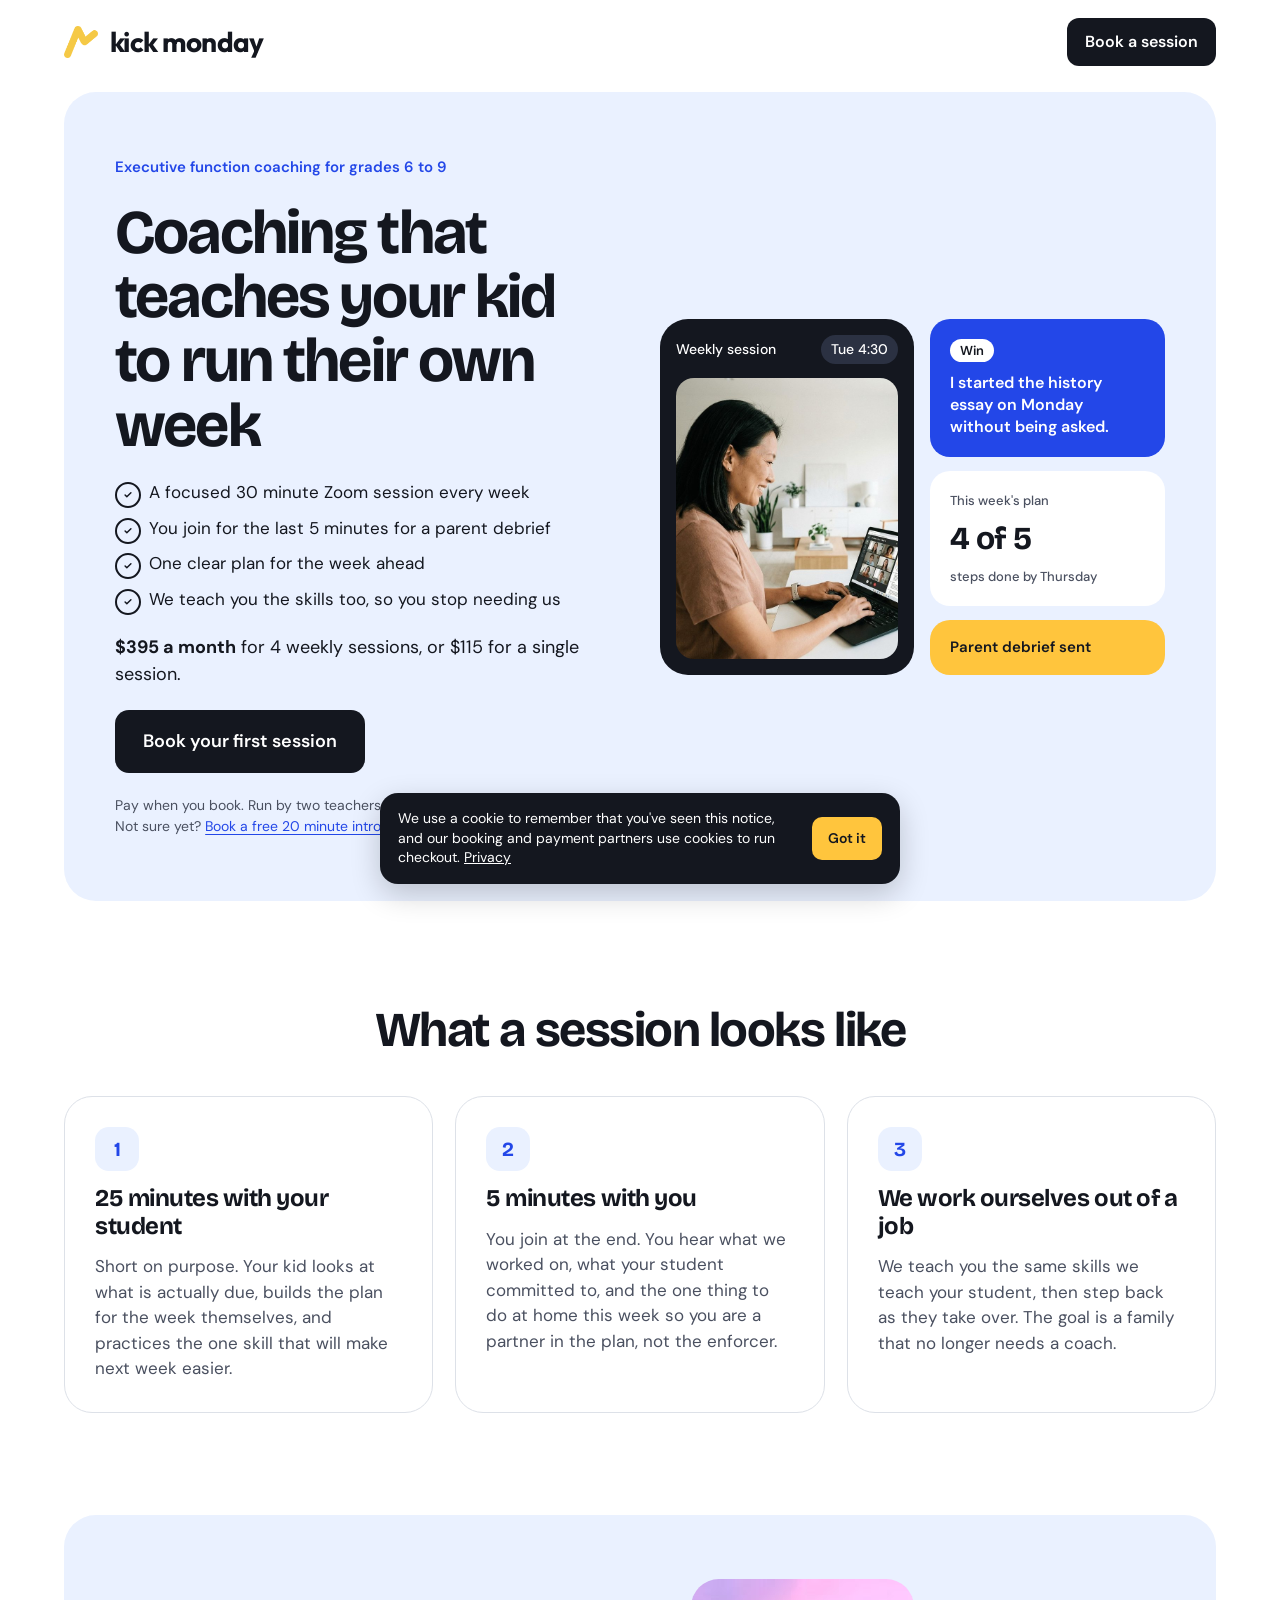
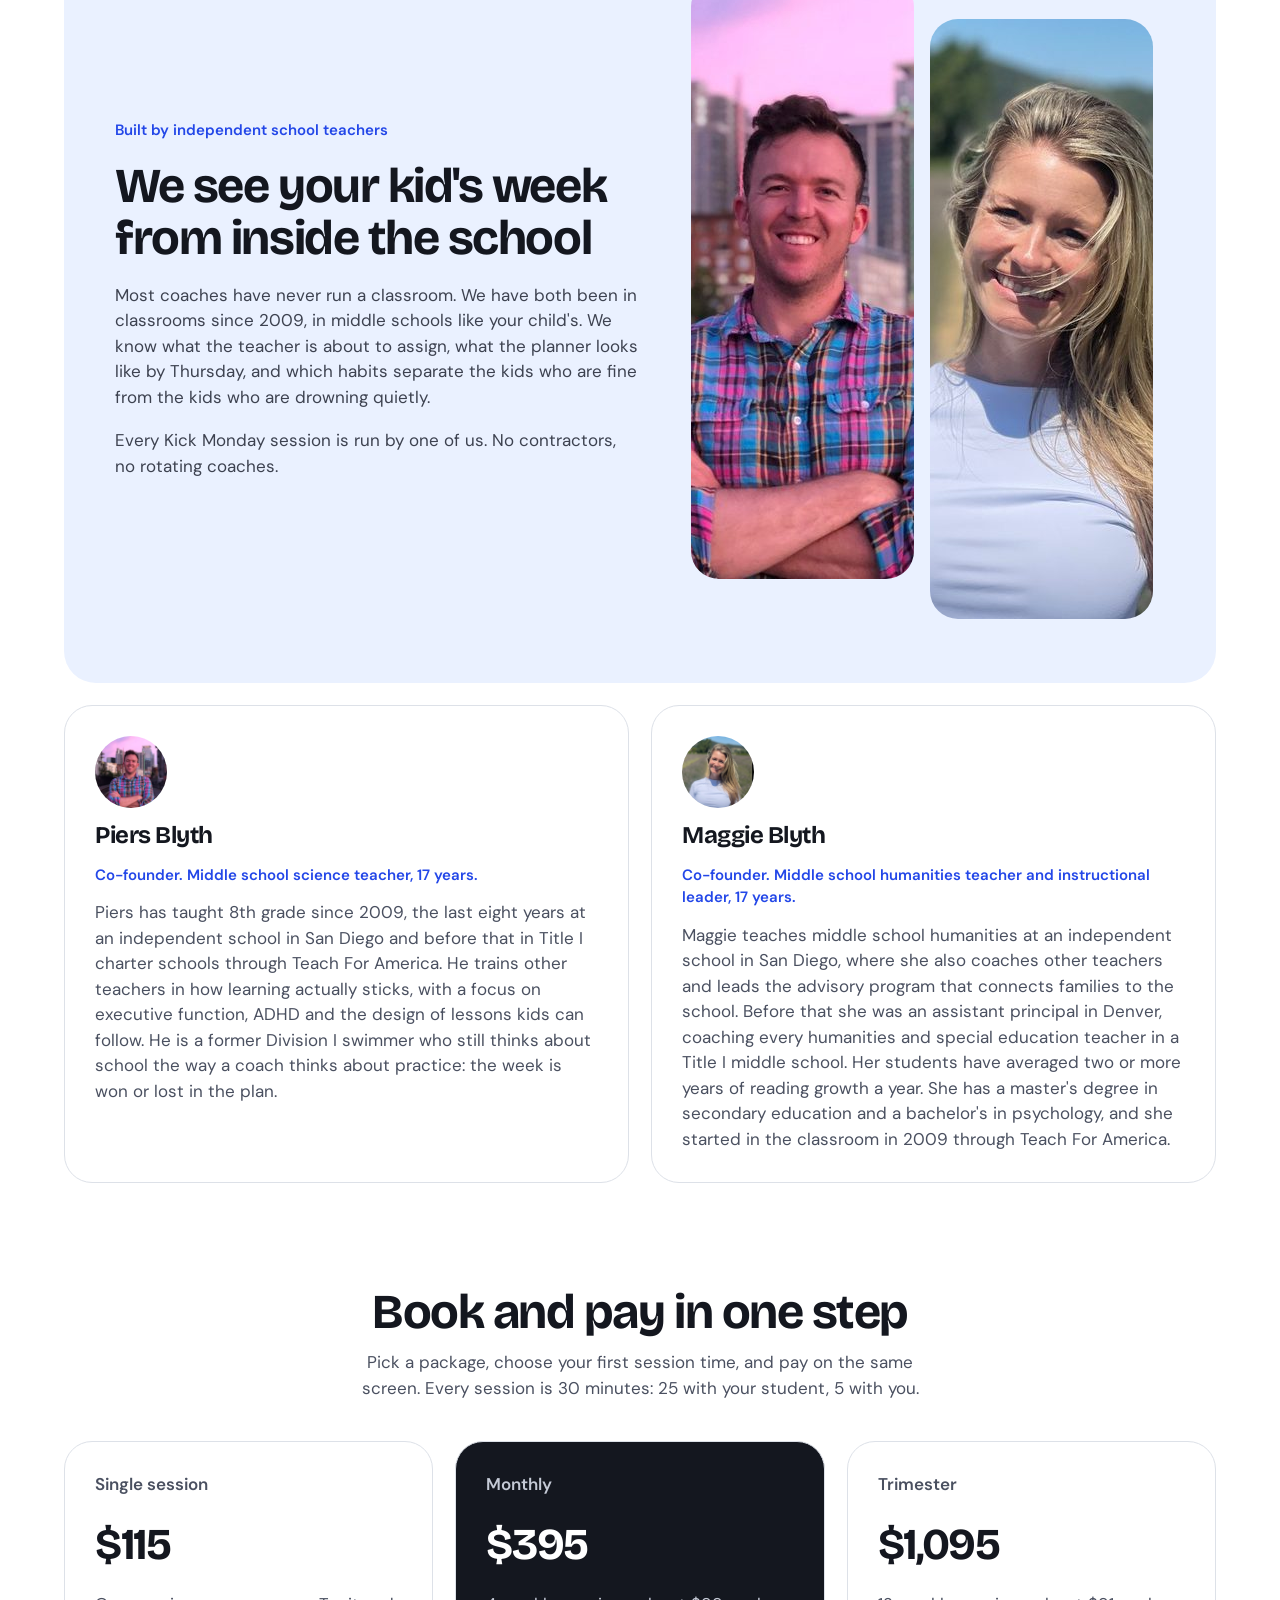
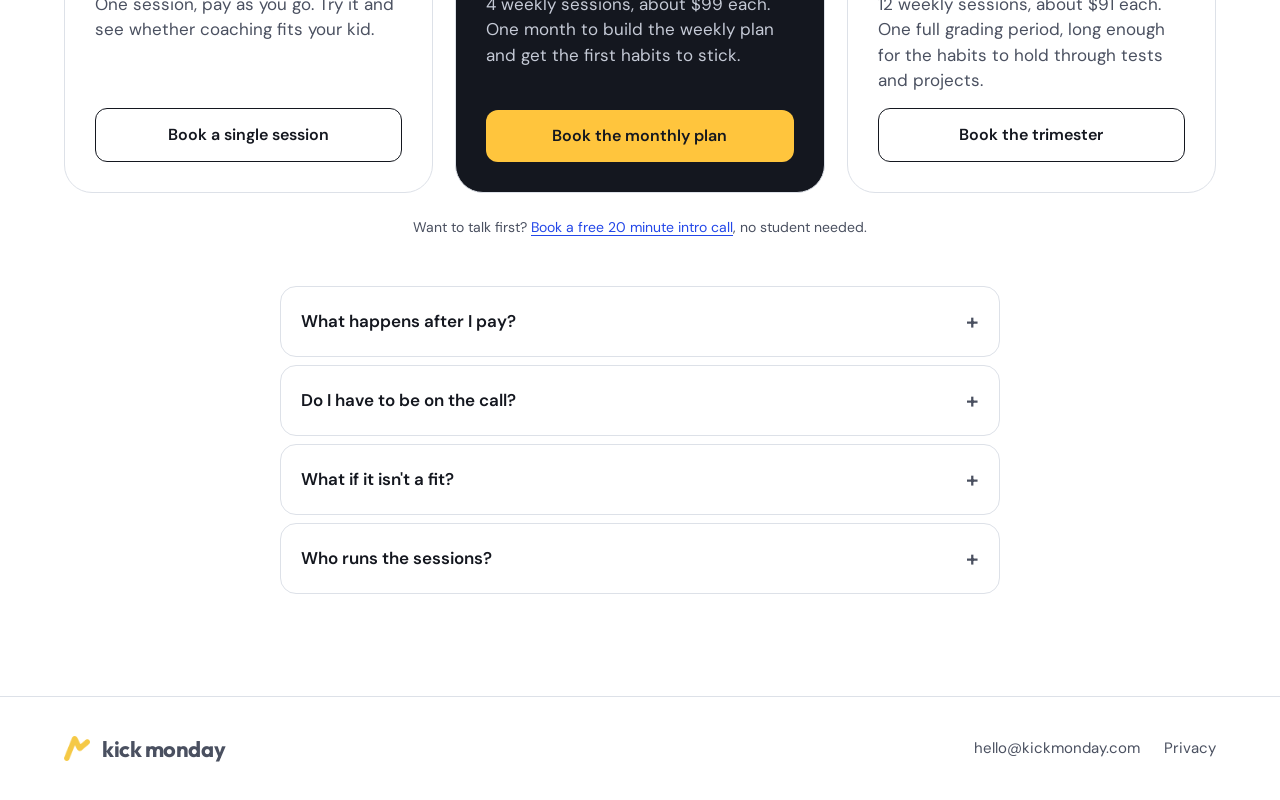
==== index.html @ 4dc91f0a "Add files via upload" ====
<!doctype html>
<html lang="en">
<head>
<meta charset="utf-8">
<meta name="viewport" content="width=device-width, initial-scale=1">
<title>Kick Monday | Executive function coaching for grades 6 to 9</title>
<meta name="description" content="A 30 minute weekly Zoom session that teaches your middle schooler to plan and run their own week, with a 5 minute parent debrief at the end. Run by two independent school teachers.">
<link rel="icon" type="image/png" href="/assets/favicon.png">
<meta property="og:title" content="Kick Monday">
<meta property="og:description" content="Executive function coaching for grades 6 to 9, run by two independent school teachers.">
<meta property="og:image" content="https://kickmonday.com/assets/session.jpg">
<link rel="preconnect" href="https://fonts.googleapis.com">
<link rel="preconnect" href="https://fonts.gstatic.com" crossorigin>
<link rel="stylesheet" href="https://fonts.googleapis.com/css2?family=Bricolage+Grotesque:opsz,wght@12..96,700&family=Outfit:wght@700&family=DM+Sans:opsz,wght@9..40,400;9..40,500;9..40,600&display=swap">
<link rel="stylesheet" href="/styles.css">
</head>
<body>

<header class="nav">
  <a class="brand" href="#top" aria-label="Kick Monday home">
    <img src="/assets/mark.png" alt="" width="34" height="32">
    <span>kick monday</span>
  </a>
  <a class="btn btn-dark btn-sm" href="#book">Book a session</a>
</header>

<main>

<section id="top" class="wrap">
  <div class="hero">
    <div class="hero-copy">
      <p class="eyebrow">Executive function coaching for grades 6 to 9</p>
      <h1>Coaching that teaches your kid to run their own week</h1>
      <ul class="checks">
        <li>A focused 30 minute Zoom session every week</li>
        <li>You join for the last 5 minutes for a parent debrief</li>
        <li>One clear plan for the week ahead</li>
        <li>We teach you the skills too, so you stop needing us</li>
      </ul>
      <p class="price-line"><strong>$395 a month</strong> for 4 weekly sessions, or $115 for a single session.</p>
      <a class="btn btn-dark btn-lg" href="#book">Book your first session</a>
      <p class="fine">Pay when you book. Run by two teachers with 17 years in classrooms each.<br>Not sure yet? <a class="link" data-book="intro" href="#">Book a free 20 minute intro call</a>.</p>
    </div>
    <div class="hero-art">
      <div class="phone">
        <div class="phone-top"><span>Weekly session</span><span class="pill">Tue 4:30</span></div>
        <img src="/assets/session.jpg" alt="A parent on a video call at a laptop" width="640" height="800">
      </div>
      <div class="cards">
        <div class="card-win"><span class="tag">Win</span>I started the history essay on Monday without being asked.</div>
        <div class="card-plan"><span class="small">This week's plan</span><span class="num">4 of 5</span><span class="small">steps done by Thursday</span></div>
        <div class="card-debrief">Parent debrief sent</div>
      </div>
    </div>
  </div>
</section>

<section class="wrap section">
  <h2 class="center">What a session looks like</h2>
  <div class="grid3">
    <div class="card">
      <span class="step">1</span>
      <h3>25 minutes with your student</h3>
      <p>Short on purpose. Your kid looks at what is actually due, builds the plan for the week themselves, and practices the one skill that will make next week easier.</p>
    </div>
    <div class="card">
      <span class="step">2</span>
      <h3>5 minutes with you</h3>
      <p>You join at the end. You hear what we worked on, what your student committed to, and the one thing to do at home this week so you are a partner in the plan, not the enforcer.</p>
    </div>
    <div class="card">
      <span class="step">3</span>
      <h3>We work ourselves out of a job</h3>
      <p>We teach you the same skills we teach your student, then step back as they take over. The goal is a family that no longer needs a coach.</p>
    </div>
  </div>
</section>

<section class="wrap section" id="who">
  <div class="panel panel-blue">
    <div class="panel-copy">
      <p class="eyebrow">Built by independent school teachers</p>
      <h2>We see your kid's week from inside the school</h2>
      <p>Most coaches have never run a classroom. We have both been in classrooms since 2009, in middle schools like your child's. We know what the teacher is about to assign, what the planner looks like by Thursday, and which habits separate the kids who are fine from the kids who are drowning quietly.</p>
      <p>Every Kick Monday session is run by one of us. No contractors, no rotating coaches.</p>
    </div>
    <div class="panel-photos">
      <img src="/assets/piers.jpg" alt="Piers Blyth" width="600" height="600">
      <img src="/assets/maggie.jpg" alt="Maggie Blyth" width="600" height="600" class="offset">
    </div>
  </div>
  <div class="grid2">
    <div class="card bio">
      <img src="/assets/piers.jpg" alt="" width="72" height="72">
      <h3>Piers Blyth</h3>
      <p class="role">Co-founder. Middle school science teacher, 17 years.</p>
      <p>Piers has taught 8th grade since 2009, the last eight years at an independent school in San Diego and before that in Title I charter schools through Teach For America. He trains other teachers in how learning actually sticks, with a focus on executive function, ADHD and the design of lessons kids can follow. He is a former Division I swimmer who still thinks about school the way a coach thinks about practice: the week is won or lost in the plan.</p>
    </div>
    <div class="card bio">
      <img src="/assets/maggie.jpg" alt="" width="72" height="72">
      <h3>Maggie Blyth</h3>
      <p class="role">Co-founder. Middle school humanities teacher and instructional leader, 17 years.</p>
      <p>Maggie teaches middle school humanities at an independent school in San Diego, where she also coaches other teachers and leads the advisory program that connects families to the school. Before that she was an assistant principal in Denver, coaching every humanities and special education teacher in a Title I middle school. Her students have averaged two or more years of reading growth a year. She has a master's degree in secondary education and a bachelor's in psychology, and she started in the classroom in 2009 through Teach For America.</p>
    </div>
  </div>
</section>

<section class="wrap section" id="book">
  <div class="center">
    <h2>Book and pay in one step</h2>
    <p class="sub">Pick a package, choose your first session time, and pay on the same screen. Every session is 30 minutes: 25 with your student, 5 with you.</p>
  </div>
  <div class="grid3 packages">
    <div class="card pkg">
      <span class="pkg-name">Single session</span>
      <span class="pkg-price">$115</span>
      <p>One session, pay as you go. Try it and see whether coaching fits your kid.</p>
      <a class="btn btn-outline" data-book="single" href="#">Book a single session</a>
    </div>
    <div class="card pkg pkg-dark">
      <span class="pkg-name">Monthly</span>
      <span class="pkg-price">$395</span>
      <p>4 weekly sessions, about $99 each. One month to build the weekly plan and get the first habits to stick.</p>
      <a class="btn btn-yellow" data-book="monthly" href="#">Book the monthly plan</a>
    </div>
    <div class="card pkg">
      <span class="pkg-name">Trimester</span>
      <span class="pkg-price">$1,095</span>
      <p>12 weekly sessions, about $91 each. One full grading period, long enough for the habits to hold through tests and projects.</p>
      <a class="btn btn-outline" data-book="trimester" href="#">Book the trimester</a>
    </div>
  </div>
  <p class="center fine" style="margin-top:24px">Want to talk first? <a class="link" data-book="intro" href="#">Book a free 20 minute intro call</a>, no student needed.</p>
  <div class="faq">
    <details><summary>What happens after I pay?</summary><p>You get a calendar invite with the Zoom link right away. Before the first session we send a short form so we know your student's school, grade and what the week looks like at your house.</p></details>
    <details><summary>Do I have to be on the call?</summary><p>Only for the last 5 minutes. Your student has the first 25 minutes with the coach. We send you a reminder a few minutes before the debrief.</p></details>
    <details><summary>What if it isn't a fit?</summary><p>Tell us after the first session and we refund the unused sessions in full.</p></details>
    <details><summary>Who runs the sessions?</summary><p>Piers or Maggie, every time. Your student works with the same coach each week.</p></details>
  </div>
</section>

</main>

<footer class="foot">
  <div class="wrap foot-in">
    <span class="brand"><img src="/assets/mark.png" alt="" width="26" height="24"><span>kick monday</span></span>
    <nav>
      <a href="mailto:hello@kickmonday.com">hello@kickmonday.com</a>
      <a href="/privacy.html">Privacy</a>
    </nav>
  </div>
</footer>

<div class="cookie" id="cookie" hidden>
  <p>We use a cookie to remember that you've seen this notice, and our booking and payment partners use cookies to run checkout. <a href="/privacy.html">Privacy</a></p>
  <button type="button" id="cookie-ok">Got it</button>
</div>

<script src="/config.js"></script>
<script>
  // Wire package buttons to the booking URLs in config.js
  document.querySelectorAll('[data-book]').forEach(function (a) {
    var url = window.KM_BOOKING && window.KM_BOOKING[a.dataset.book];
    if (url) { a.href = url; a.target = '_blank'; a.rel = 'noopener'; }
  });
  // Cookie notice
  try {
    var c = document.getElementById('cookie');
    if (!localStorage.getItem('km-cookie-ok')) c.hidden = false;
    document.getElementById('cookie-ok').onclick = function () {
      try { localStorage.setItem('km-cookie-ok', '1'); } catch (e) {}
      c.hidden = true;
    };
  } catch (e) {}
</script>
</body>
</html>
---- styles.css ----
:root{
  --ink:#14171F; --ink2:#3D4250; --muted:#4A5060; --line:#DDE1E8;
  --blue:#2347E8; --blue-bg:#EAF1FF; --yellow:#FFC53D; --dark2:#2B3142; --light:#C5CAD6;
  --display:'Bricolage Grotesque',system-ui,sans-serif; --body:'DM Sans',system-ui,sans-serif;
}
*{box-sizing:border-box}
html{scroll-behavior:smooth}
body{margin:0;background:#fff;color:var(--ink);font-family:var(--body);font-size:17px;line-height:1.5}
img{display:block;max-width:100%}
a{color:inherit;text-decoration:none}
h1,h2,h3{font-family:var(--display);font-weight:700;letter-spacing:-.03em;margin:0}
h1{font-size:clamp(36px,5vw,62px);line-height:1.04}
h2{font-size:clamp(30px,3.8vw,50px);line-height:1.08}
h3{font-size:24px;line-height:1.15;letter-spacing:-.02em}
p{margin:0}
.wrap{max-width:1280px;margin:0 auto;padding-left:clamp(16px,5vw,80px);padding-right:clamp(16px,5vw,80px)}
.section{padding-top:clamp(56px,8vw,104px)}
.center{text-align:center}
.sub{color:var(--muted);max-width:560px;margin:12px auto 0}
.eyebrow{font-size:15px;font-weight:600;color:var(--blue)}
.fine{font-size:14px;color:var(--muted)}
.link{color:var(--blue);text-decoration:underline;text-underline-offset:3px}

/* buttons */
.btn{display:inline-block;border-radius:12px;font-weight:600;font-size:16px;padding:14px 20px;text-align:center;transition:transform .08s}
.btn:active{transform:scale(.98)}
.btn-sm{padding:12px 18px;white-space:nowrap}
.btn-lg{padding:18px 28px;font-size:18px;border-radius:14px}
.btn-dark{background:var(--ink);color:#fff}
.btn-outline{border:1px solid var(--ink);color:var(--ink)}
.btn-yellow{background:var(--yellow);color:var(--ink)}

/* nav */
.nav{max-width:1280px;margin:0 auto;padding:18px clamp(16px,5vw,80px);display:flex;align-items:center;justify-content:space-between;gap:16px}
.brand{display:flex;align-items:center;gap:12px;font-family:'Outfit',sans-serif;font-weight:700;font-size:28px;letter-spacing:-.02em;line-height:1}
.brand img{width:34px;height:auto}

/* hero */
.hero{background:var(--blue-bg);border-radius:32px;padding:clamp(28px,5vw,72px) clamp(20px,4vw,56px);display:flex;flex-wrap:wrap;align-items:center;gap:40px;margin-top:8px}
.hero-copy{flex:1 1 300px;min-width:0;display:flex;flex-direction:column;gap:22px;align-items:flex-start}
.checks{list-style:none;margin:0;padding:0;display:flex;flex-direction:column;gap:10px}
.checks li{position:relative;padding-left:34px}
.checks li::before{content:"";position:absolute;left:0;top:2px;width:22px;height:22px;border-radius:50%;border:2px solid var(--ink);background:url("data:image/svg+xml,%3Csvg xmlns='http://www.w3.org/2000/svg' viewBox='0 0 24 24' fill='none' stroke='%2314171F' stroke-width='2.5' stroke-linecap='round' stroke-linejoin='round'%3E%3Cpath d='m7 12 3 3 7-7'/%3E%3C/svg%3E") center/14px no-repeat}
.price-line{font-size:18px}
.hero-art{flex:1 1 300px;min-width:0;display:flex;flex-wrap:wrap;gap:16px;align-items:stretch}
.phone{flex:1 1 200px;min-width:0;background:var(--ink);border-radius:28px;padding:16px;display:flex;flex-direction:column;gap:14px}
.phone-top{display:flex;justify-content:space-between;align-items:center;color:#fff;font-size:14px;font-weight:500}
.pill{background:var(--dark2);border-radius:999px;padding:4px 10px}
.phone img{width:100%;min-height:260px;flex:1;object-fit:cover;border-radius:18px}
.cards{flex:1 1 180px;min-width:0;display:flex;flex-direction:column;gap:14px;justify-content:center}
.card-win{background:var(--blue);color:#fff;border-radius:20px;padding:20px;font-weight:600;font-size:16px;line-height:1.35;display:flex;flex-direction:column;gap:10px}
.tag{align-self:flex-start;background:#fff;color:var(--ink);border-radius:999px;padding:3px 10px;font-size:13px}
.card-plan{background:#fff;border-radius:20px;padding:20px;display:flex;flex-direction:column;gap:4px}
.card-plan .small{font-size:13px;color:var(--muted);font-weight:500}
.card-plan .num{font-family:var(--display);font-weight:700;font-size:32px;letter-spacing:-.02em}
.card-debrief{background:var(--yellow);border-radius:20px;padding:16px 20px;font-weight:600;font-size:15px}

/* grids and cards */
.grid3{display:grid;grid-template-columns:repeat(auto-fit,minmax(260px,1fr));gap:22px;margin-top:40px}
.grid2{display:grid;grid-template-columns:repeat(auto-fit,minmax(300px,1fr));gap:22px;margin-top:22px}
.card{border:1px solid var(--line);border-radius:28px;padding:30px;display:flex;flex-direction:column;gap:14px}
.card p{color:var(--muted)}
.step{width:44px;height:44px;border-radius:14px;background:var(--blue-bg);color:var(--blue);display:flex;align-items:center;justify-content:center;font-family:var(--display);font-weight:700;font-size:20px}
.bio img{width:72px;height:72px;border-radius:50%;object-fit:cover}
.bio .role{font-size:15px;font-weight:600;color:var(--blue)}

/* who panel */
.panel{border-radius:32px;padding:clamp(28px,5vw,64px) clamp(20px,4vw,56px);display:flex;flex-wrap:wrap;gap:40px;align-items:center}
.panel-blue{background:var(--blue-bg)}
.panel-copy{flex:1 1 320px;min-width:0;display:flex;flex-direction:column;gap:18px}
.panel-copy p:not(.eyebrow){color:var(--ink2);max-width:560px}
.panel-photos{flex:1 1 280px;min-width:0;display:flex;gap:16px;justify-content:center}
.panel-photos img{width:46%;max-width:240px;aspect-ratio:1;object-fit:cover;border-radius:28px}
.panel-photos .offset{margin-top:40px}

/* packages */
.packages{margin-top:40px}
.pkg-name{font-weight:600;color:var(--muted)}
.pkg-price{font-family:var(--display);font-weight:700;font-size:44px;letter-spacing:-.03em}
.pkg .btn{margin-top:auto}
.pkg-dark{background:var(--ink);color:#fff}
.pkg-dark .pkg-name,.pkg-dark p{color:var(--light)}

/* faq */
.faq{max-width:720px;margin:48px auto 0;display:flex;flex-direction:column;gap:8px}
.faq details{border:1px solid var(--line);border-radius:16px;padding:4px 20px}
.faq summary{cursor:pointer;font-weight:600;padding:14px 0;list-style:none;display:flex;justify-content:space-between;align-items:center}
.faq summary::-webkit-details-marker{display:none}
.faq summary::after{content:"+";font-size:22px;color:var(--muted)}
.faq details[open] summary::after{content:"\2013"}
.faq details p{color:var(--muted);padding-bottom:16px}

/* footer */
.foot{border-top:1px solid var(--line);margin-top:clamp(56px,8vw,104px)}
.foot-in{padding-top:28px;padding-bottom:28px;display:flex;flex-wrap:wrap;justify-content:space-between;gap:16px;align-items:center;font-size:15px;color:var(--muted)}
.foot .brand{font-size:22px}
.foot .brand img{width:26px}
.foot nav{display:flex;flex-wrap:wrap;gap:8px 24px}
.foot nav a{padding:12px 0}

/* cookie */
.cookie{position:fixed;left:16px;right:16px;bottom:16px;max-width:520px;margin:0 auto;background:var(--ink);color:#fff;border-radius:18px;padding:16px 18px;display:flex;gap:14px;align-items:center;font-size:14px;line-height:1.4;box-shadow:0 10px 30px rgba(0,0,0,.2);z-index:50}
.cookie a{text-decoration:underline}
.cookie button{flex:none;background:var(--yellow);color:var(--ink);border:0;border-radius:10px;padding:12px 16px;font:inherit;font-weight:600;cursor:pointer}

@media (max-width:560px){
  .brand{font-size:24px}
  .hero{padding:28px 20px}
  .hero-copy .btn-lg{width:100%}
  .card{padding:24px}
  .cookie{flex-direction:column;align-items:stretch}
}
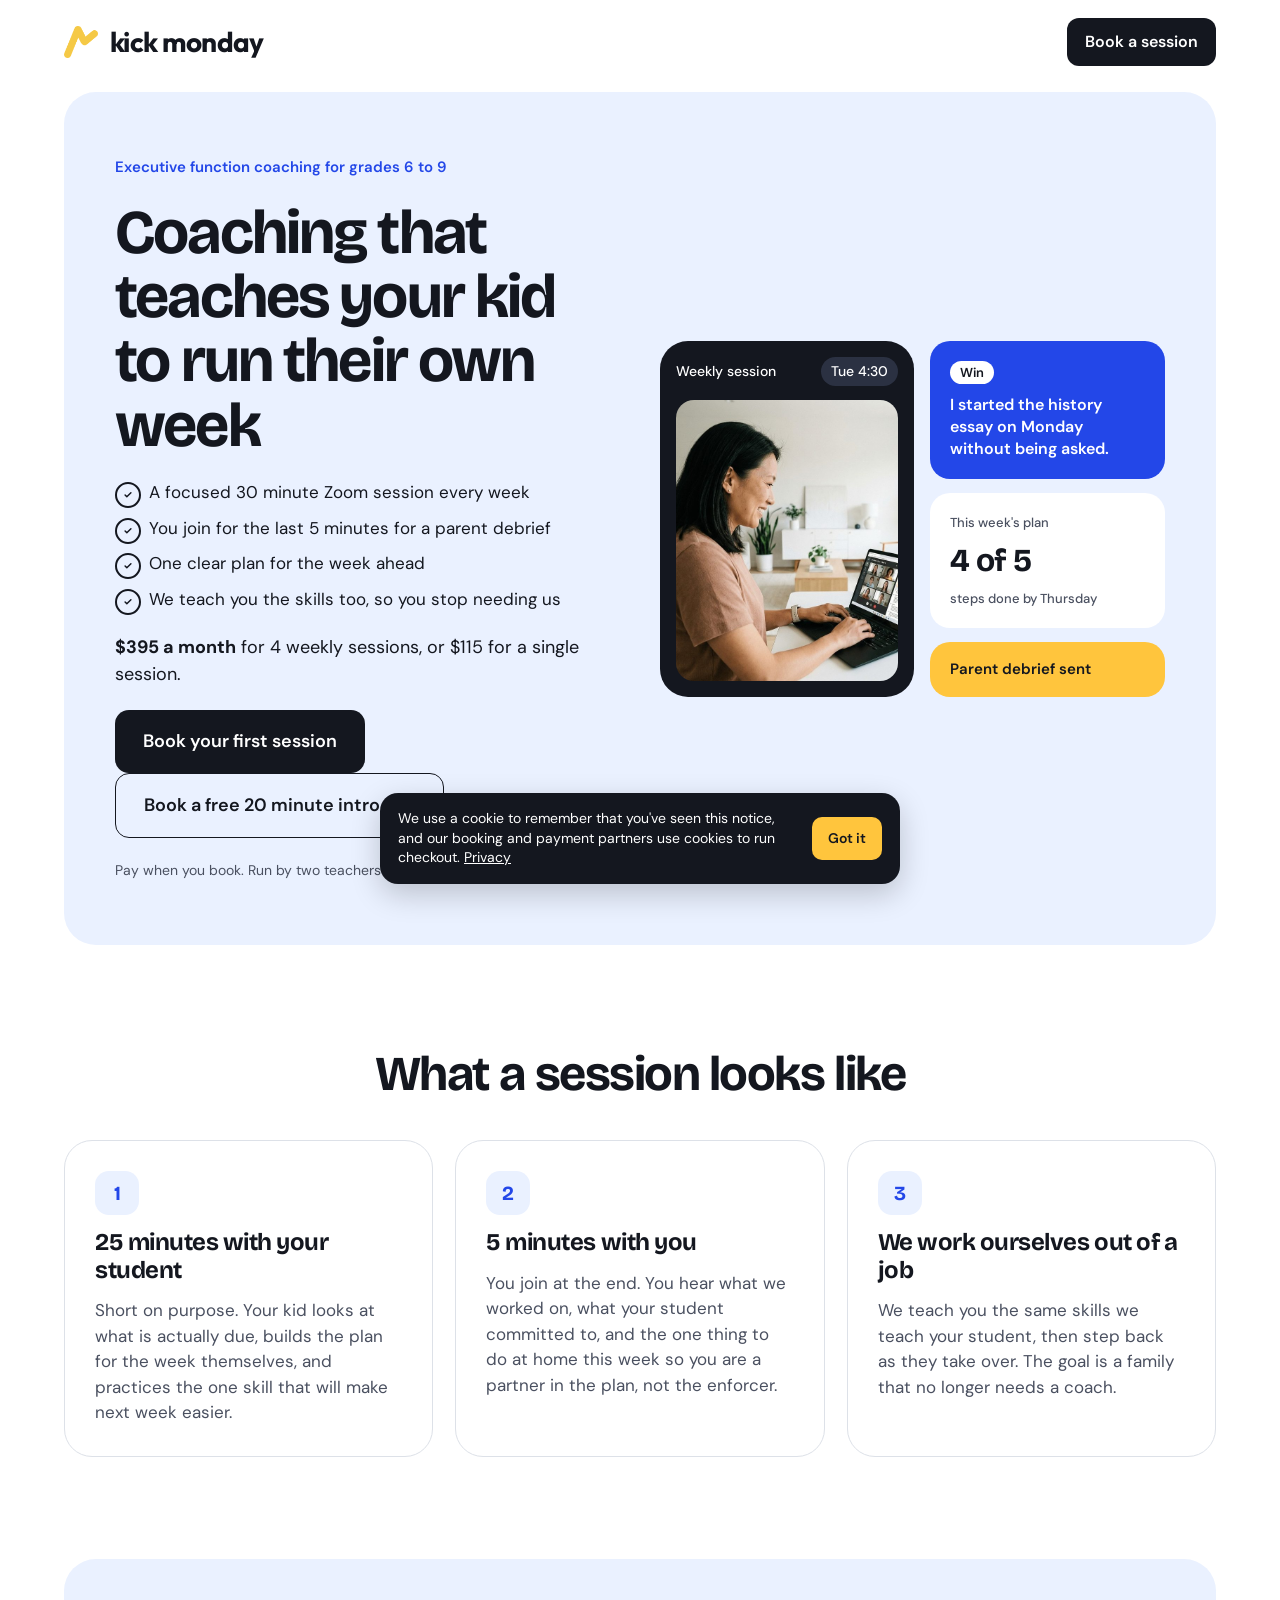
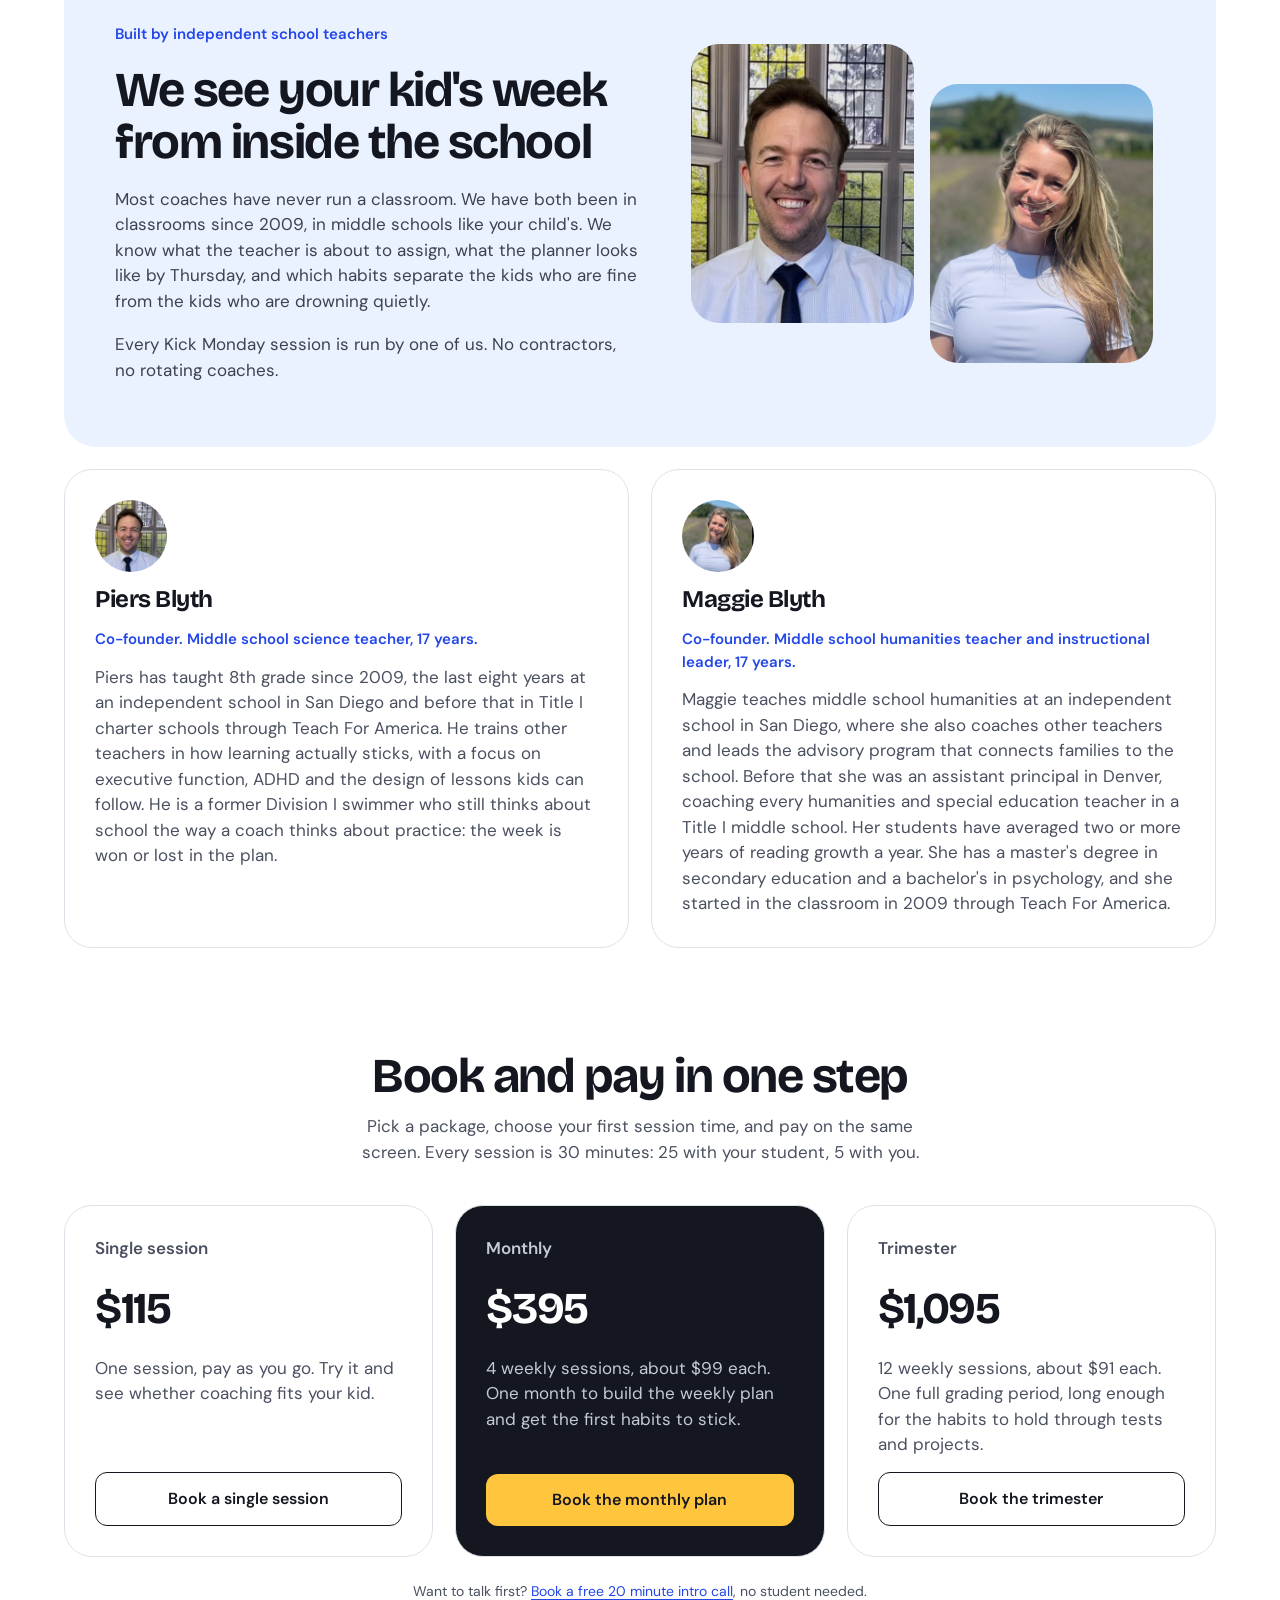
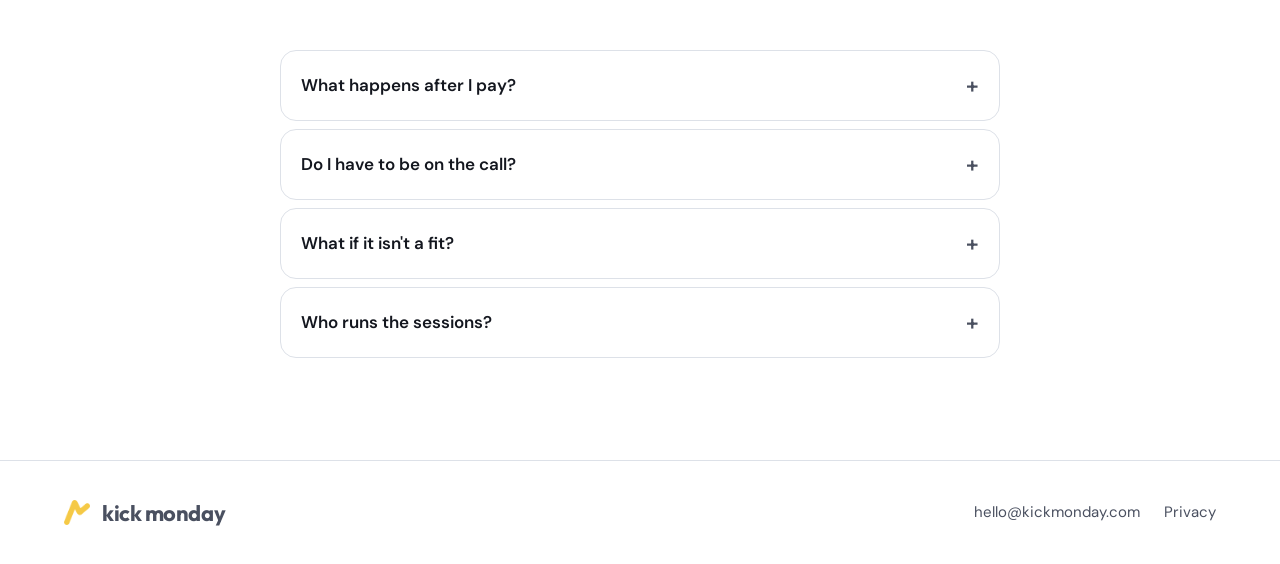
==== commit ec0f14e0: "Update index.html" ====
--- a/index.html
+++ b/index.html
@@ -38,8 +38,11 @@
         <li>We teach you the skills too, so you stop needing us</li>
       </ul>
       <p class="price-line"><strong>$395 a month</strong> for 4 weekly sessions, or $115 for a single session.</p>
-      <a class="btn btn-dark btn-lg" href="#book">Book your first session</a>
-      <p class="fine">Pay when you book. Run by two teachers with 17 years in classrooms each.<br>Not sure yet? <a class="link" data-book="intro" href="#">Book a free 20 minute intro call</a>.</p>
+        <div class="btn-row">
+          <a class="btn btn-dark btn-lg" href="#book">Book your first session</a>
+          <a class="btn btn-outline btn-lg" data-book="intro" href="#">Book a free 20 minute intro call</a>
+      </div>
+      <p class="fine">Pay when you book. Run by two teachers with 17 years in classrooms each.</p>
     </div>
     <div class="hero-art">
       <div class="phone">
--- a/styles.css
+++ b/styles.css
@@ -69,8 +69,8 @@
 .panel-blue{background:var(--blue-bg)}
 .panel-copy{flex:1 1 320px;min-width:0;display:flex;flex-direction:column;gap:18px}
 .panel-copy p:not(.eyebrow){color:var(--ink2);max-width:560px}
-.panel-photos{flex:1 1 280px;min-width:0;display:flex;gap:16px;justify-content:center}
-.panel-photos img{width:46%;max-width:240px;aspect-ratio:1;object-fit:cover;border-radius:28px}
+.panel-photos{flex:1 1 280px;min-width:0;display:flex;gap:16px;justify-content:center;align-items:flex-start}
+.panel-photos img{width:46%;max-width:240px;height:auto;aspect-ratio:4/5;object-fit:cover;border-radius:28px}
 .panel-photos .offset{margin-top:40px}
 
 /* packages */
@@ -100,6 +100,7 @@
 
 /* cookie */
 .cookie{position:fixed;left:16px;right:16px;bottom:16px;max-width:520px;margin:0 auto;background:var(--ink);color:#fff;border-radius:18px;padding:16px 18px;display:flex;gap:14px;align-items:center;font-size:14px;line-height:1.4;box-shadow:0 10px 30px rgba(0,0,0,.2);z-index:50}
+.cookie[hidden]{display:none}
 .cookie a{text-decoration:underline}
 .cookie button{flex:none;background:var(--yellow);color:var(--ink);border:0;border-radius:10px;padding:12px 16px;font:inherit;font-weight:600;cursor:pointer}
 
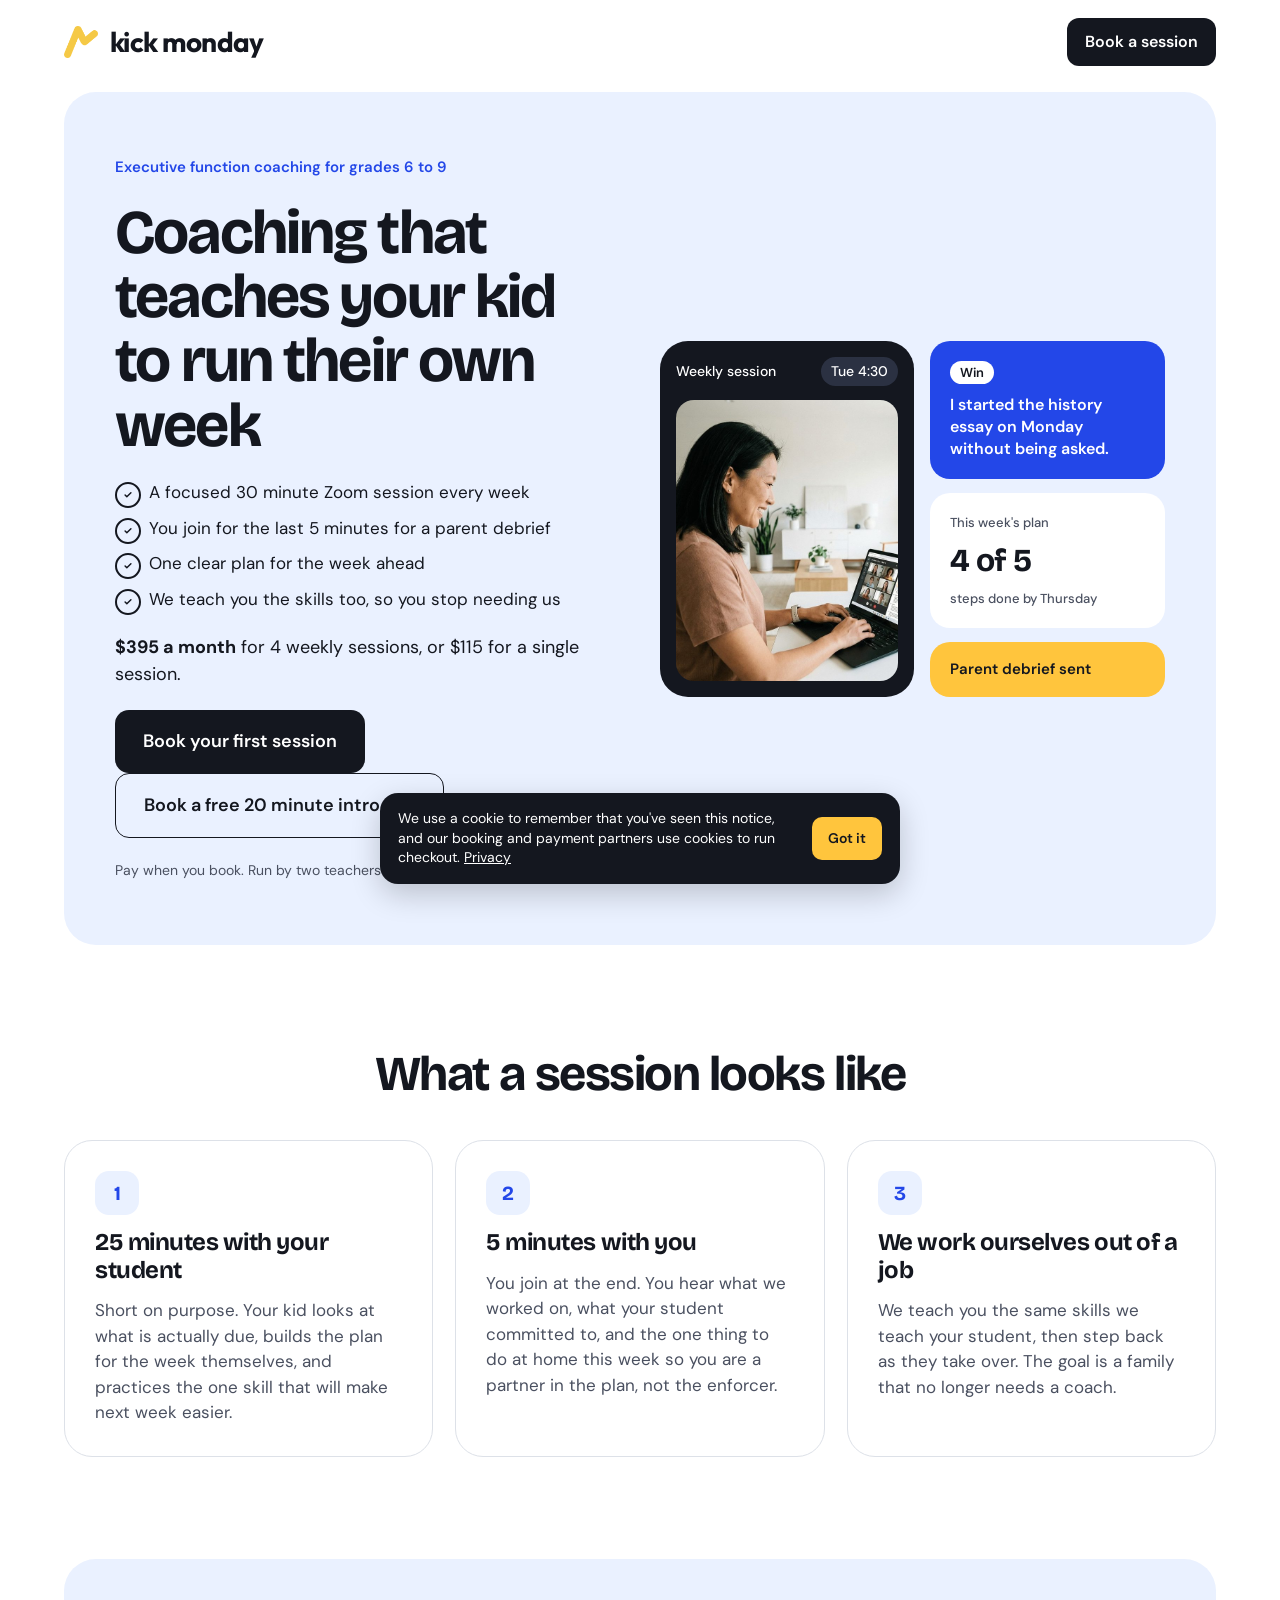
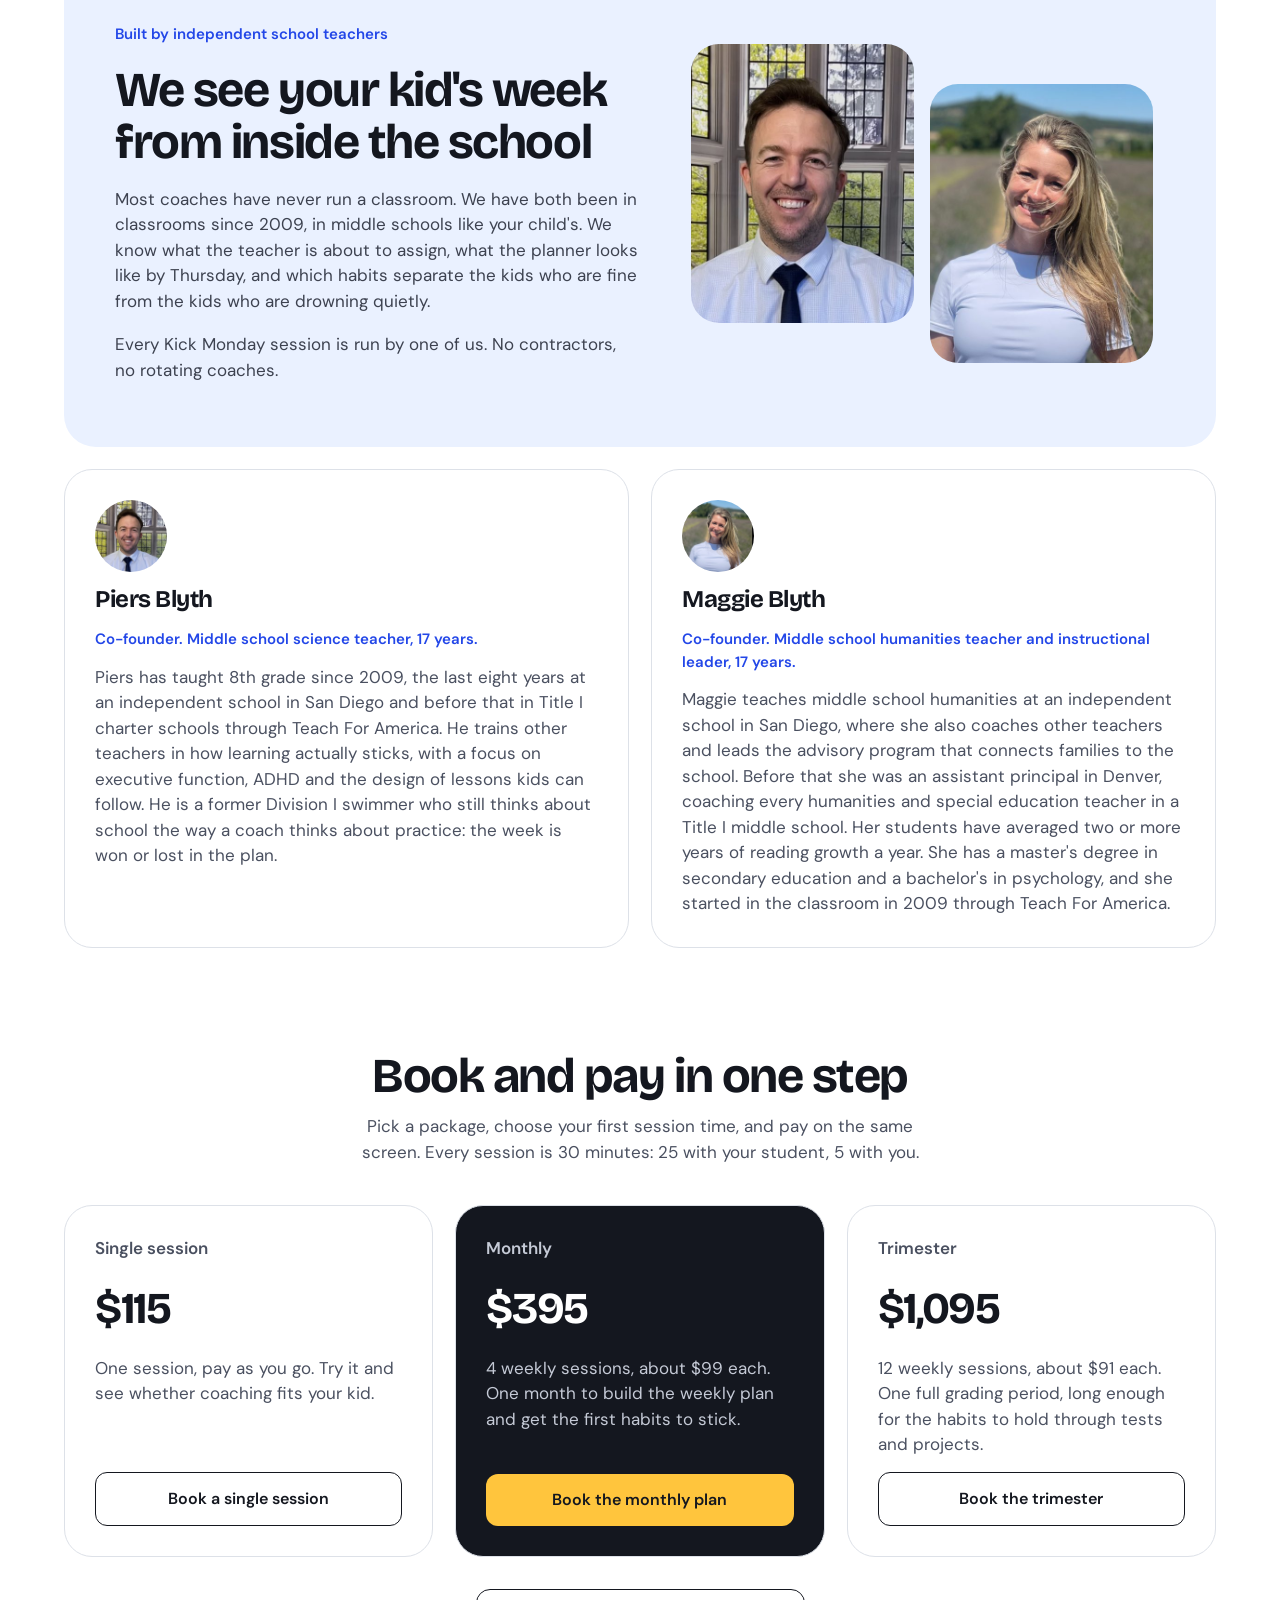
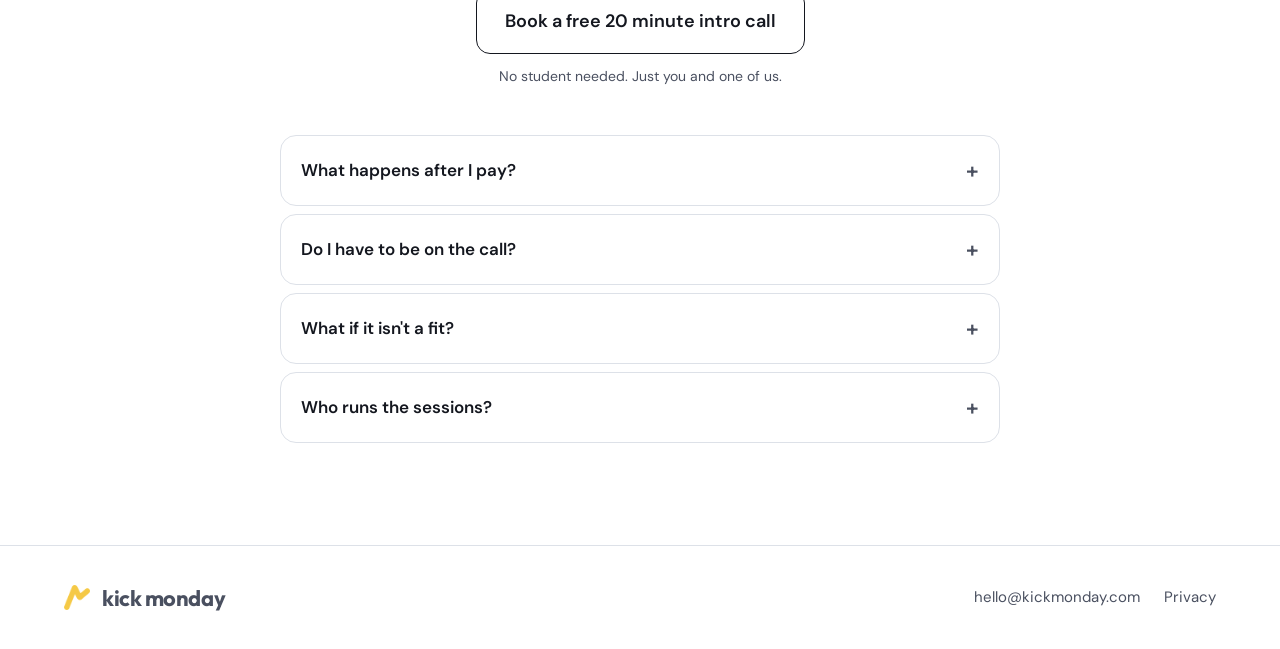
==== commit 12e3b45f: "Update index.html" ====
--- a/index.html
+++ b/index.html
@@ -133,7 +133,10 @@
       <a class="btn btn-outline" data-book="trimester" href="#">Book the trimester</a>
     </div>
   </div>
-  <p class="center fine" style="margin-top:24px">Want to talk first? <a class="link" data-book="intro" href="#">Book a free 20 minute intro call</a>, no student needed.</p>
+  <div class="center" style="margin-top:32px">
+    <a class="btn btn-outline btn-lg" data-book="intro" href="#">Book a free 20 minute intro call</a>
+    <p class="fine" style="margin-top:12px">No student needed. Just you and one of us.</p>
+  </div>
   <div class="faq">
     <details><summary>What happens after I pay?</summary><p>You get a calendar invite with the Zoom link right away. Before the first session we send a short form so we know your student's school, grade and what the week looks like at your house.</p></details>
     <details><summary>Do I have to be on the call?</summary><p>Only for the last 5 minutes. Your student has the first 25 minutes with the coach. We send you a reminder a few minutes before the debrief.</p></details>
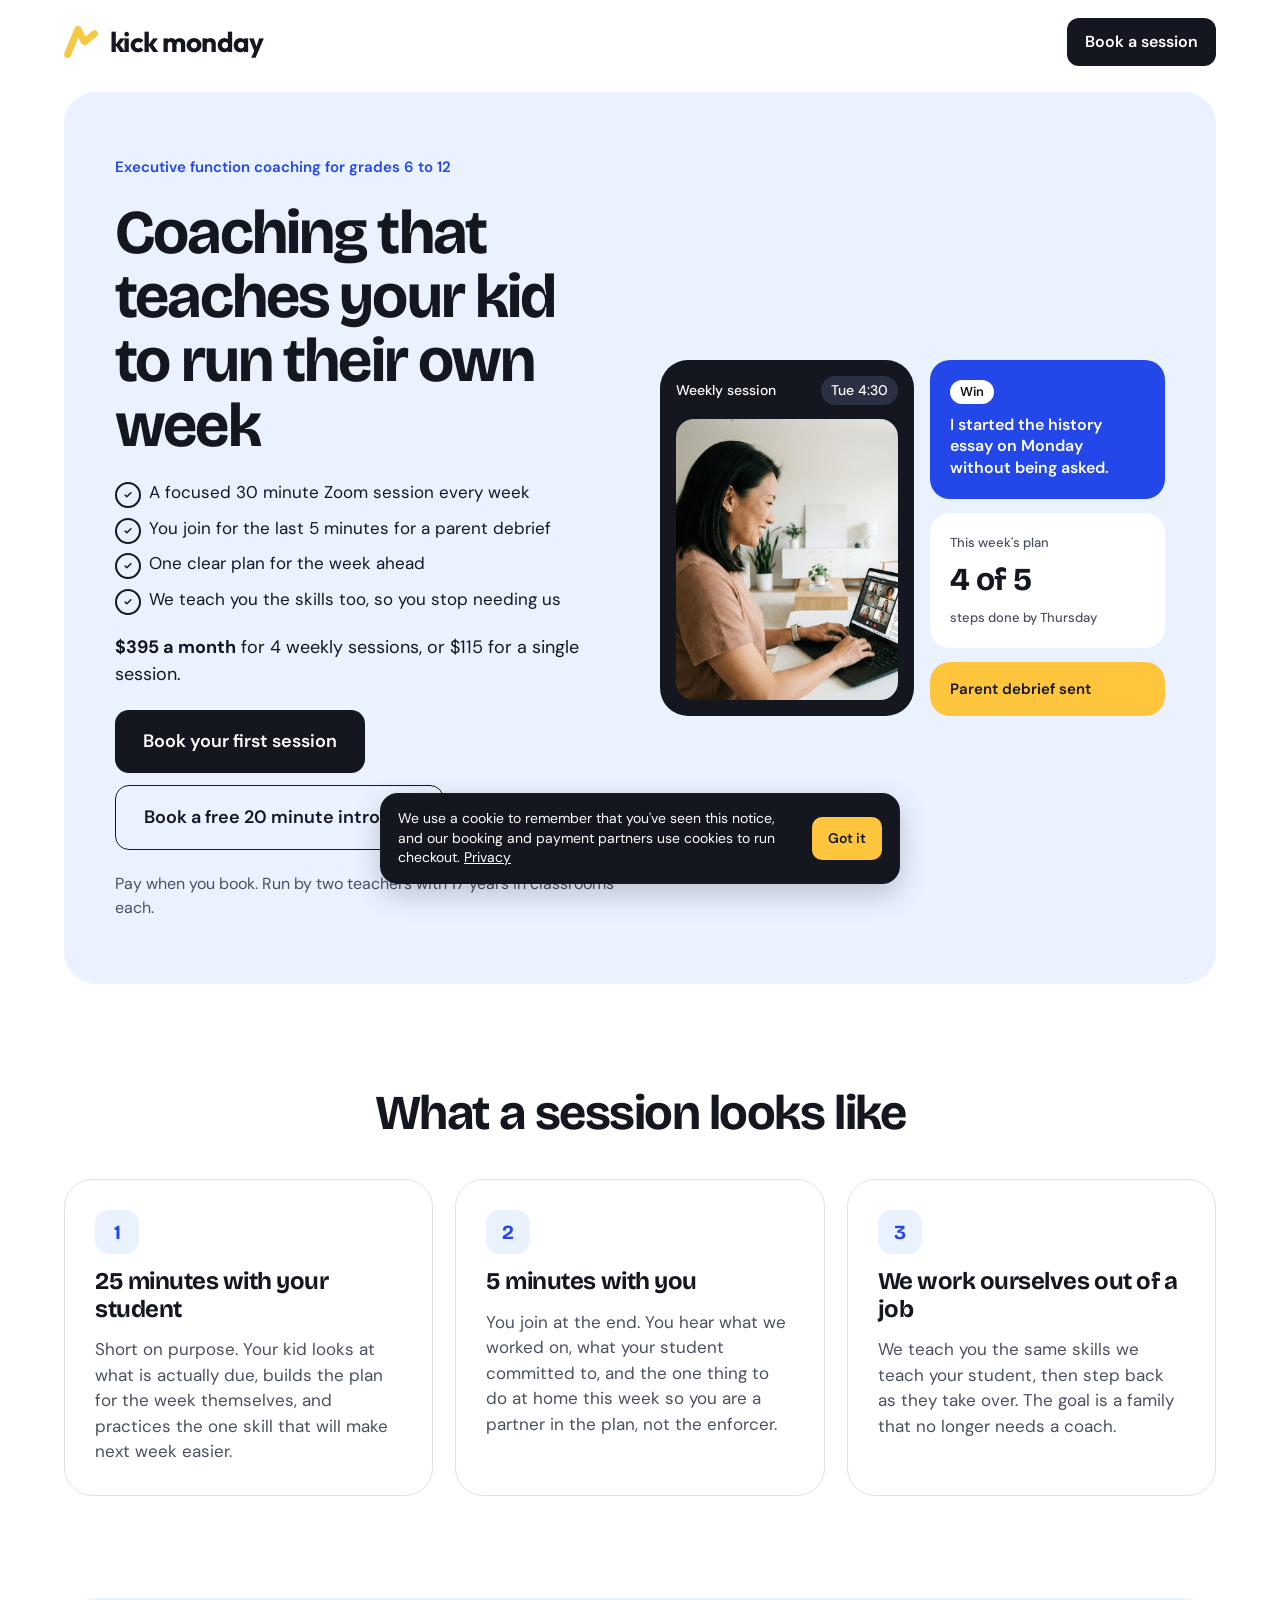
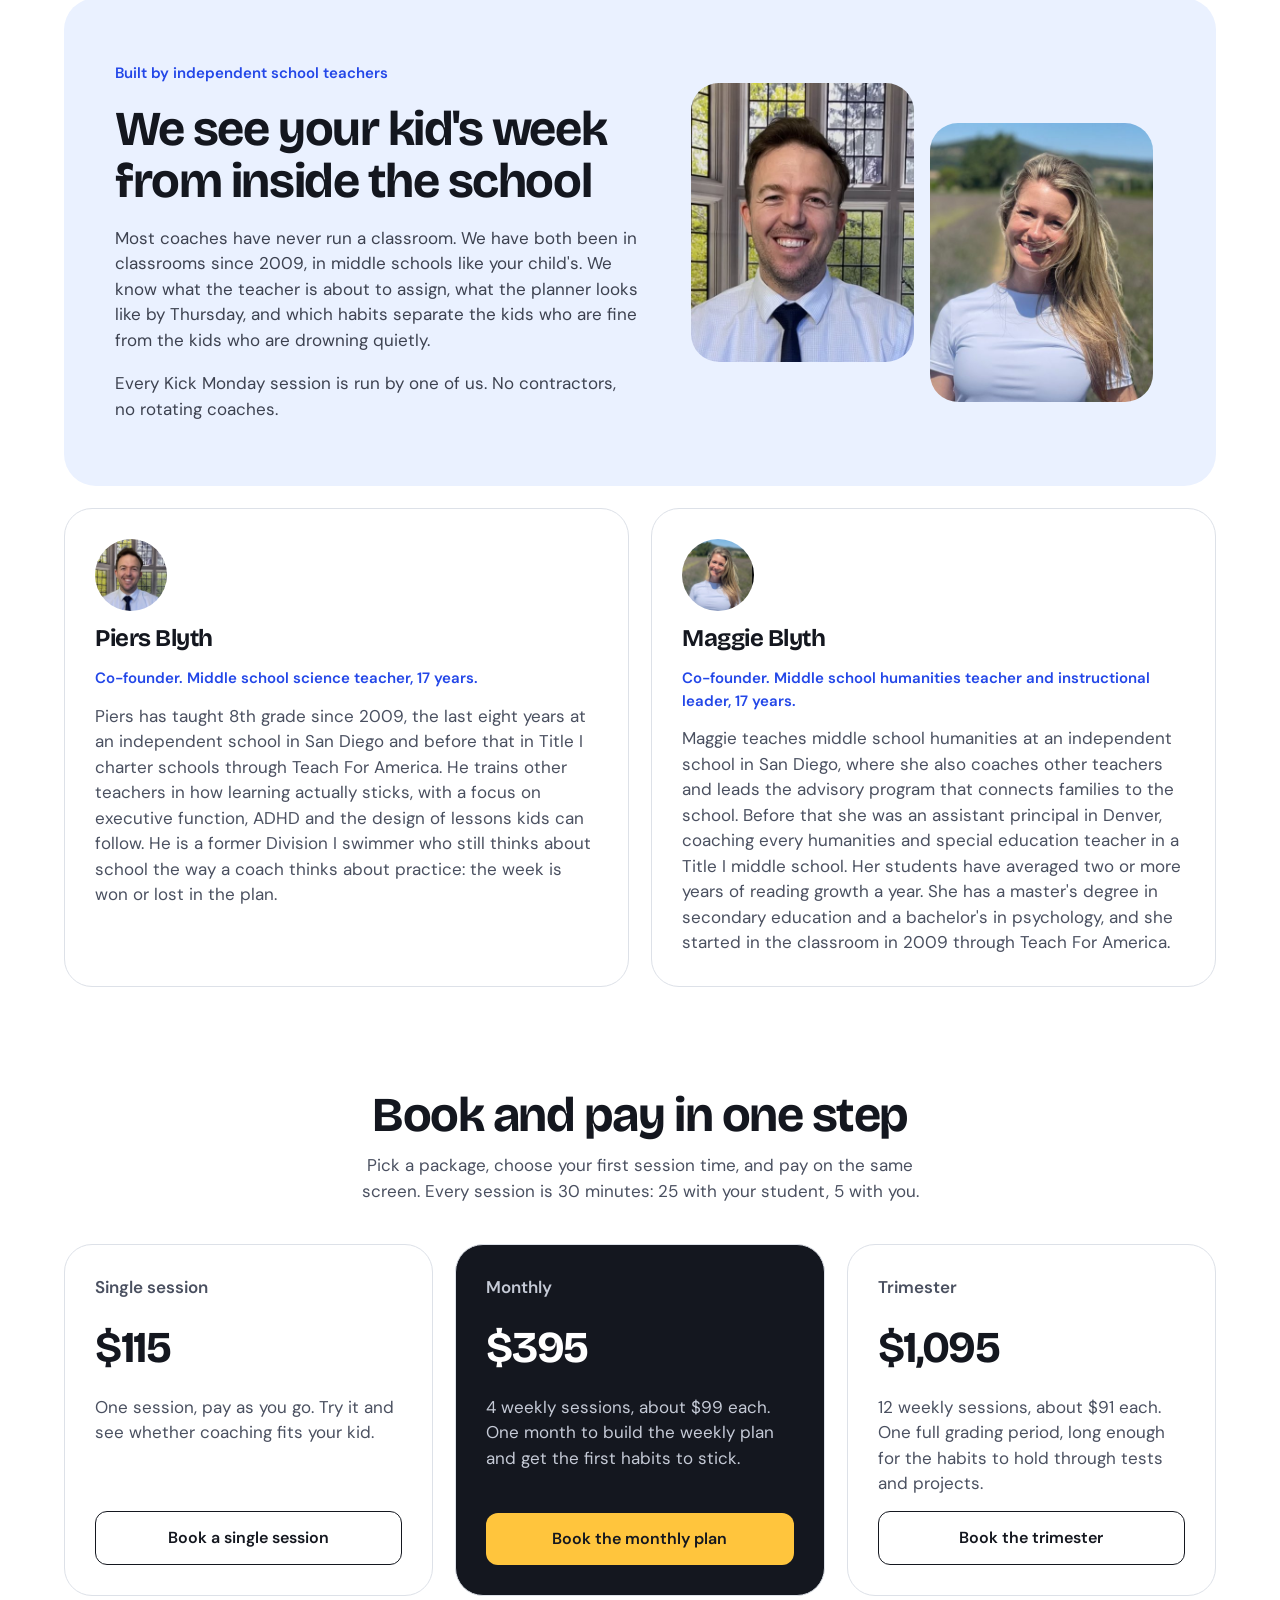
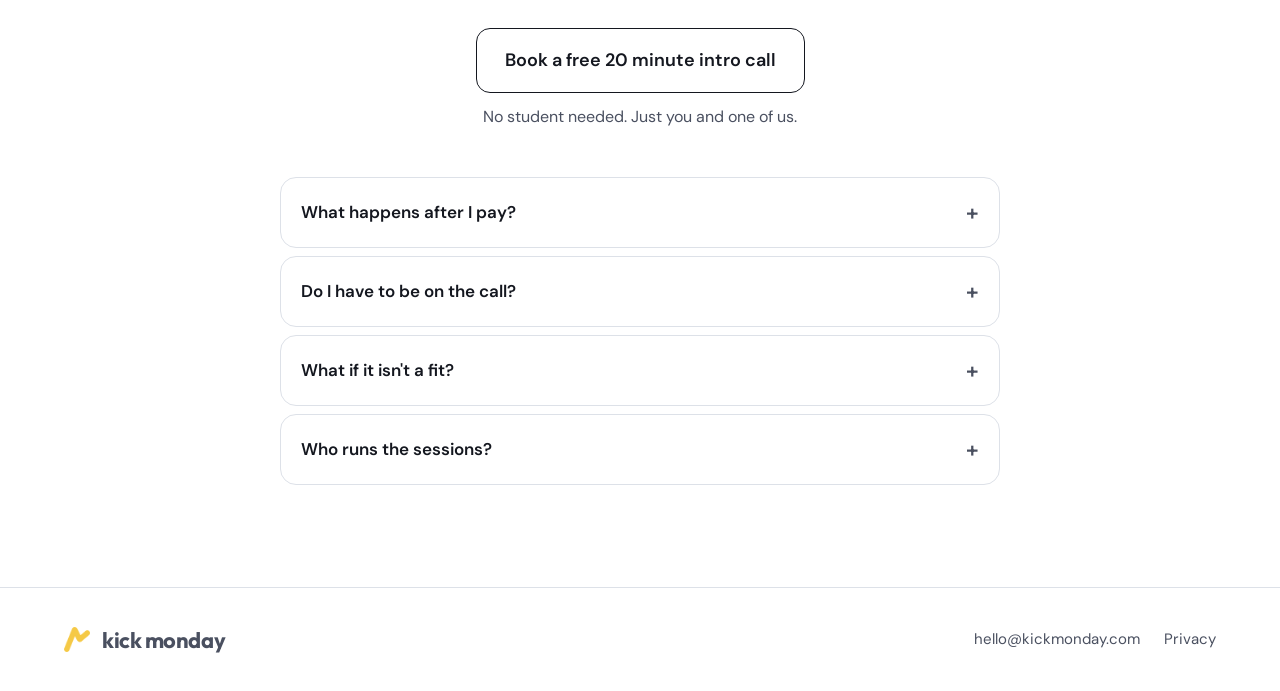
==== commit 0d49ef67: "Update index.html" ====
--- a/index.html
+++ b/index.html
@@ -3,11 +3,11 @@
 <head>
 <meta charset="utf-8">
 <meta name="viewport" content="width=device-width, initial-scale=1">
-<title>Kick Monday | Executive function coaching for grades 6 to 9</title>
+<title>Kick Monday | Executive function coaching for grades 6 to 12</title>
 <meta name="description" content="A 30 minute weekly Zoom session that teaches your middle schooler to plan and run their own week, with a 5 minute parent debrief at the end. Run by two independent school teachers.">
 <link rel="icon" type="image/png" href="/assets/favicon.png">
 <meta property="og:title" content="Kick Monday">
-<meta property="og:description" content="Executive function coaching for grades 6 to 9, run by two independent school teachers.">
+<meta property="og:description" content="Executive function coaching for grades 6 to 12, run by two independent school teachers.">
 <meta property="og:image" content="https://kickmonday.com/assets/session.jpg">
 <link rel="preconnect" href="https://fonts.googleapis.com">
 <link rel="preconnect" href="https://fonts.gstatic.com" crossorigin>
@@ -29,7 +29,7 @@
 <section id="top" class="wrap">
   <div class="hero">
     <div class="hero-copy">
-      <p class="eyebrow">Executive function coaching for grades 6 to 9</p>
+      <p class="eyebrow">Executive function coaching for grades 6 to 12</p>
       <h1>Coaching that teaches your kid to run their own week</h1>
       <ul class="checks">
         <li>A focused 30 minute Zoom session every week</li>
--- a/styles.css
+++ b/styles.css
@@ -18,7 +18,8 @@
 .center{text-align:center}
 .sub{color:var(--muted);max-width:560px;margin:12px auto 0}
 .eyebrow{font-size:15px;font-weight:600;color:var(--blue)}
-.fine{font-size:14px;color:var(--muted)}
+.fine{font-size:16px;color:var(--muted)}
+.btn-row{display:flex;flex-wrap:wrap;gap:12px}
 .link{color:var(--blue);text-decoration:underline;text-underline-offset:3px}
 
 /* buttons */
@@ -107,7 +108,7 @@
 @media (max-width:560px){
   .brand{font-size:24px}
   .hero{padding:28px 20px}
-  .hero-copy .btn-lg{width:100%}
+  .btn-row .btn-lg{width:100%}
   .card{padding:24px}
   .cookie{flex-direction:column;align-items:stretch}
 }
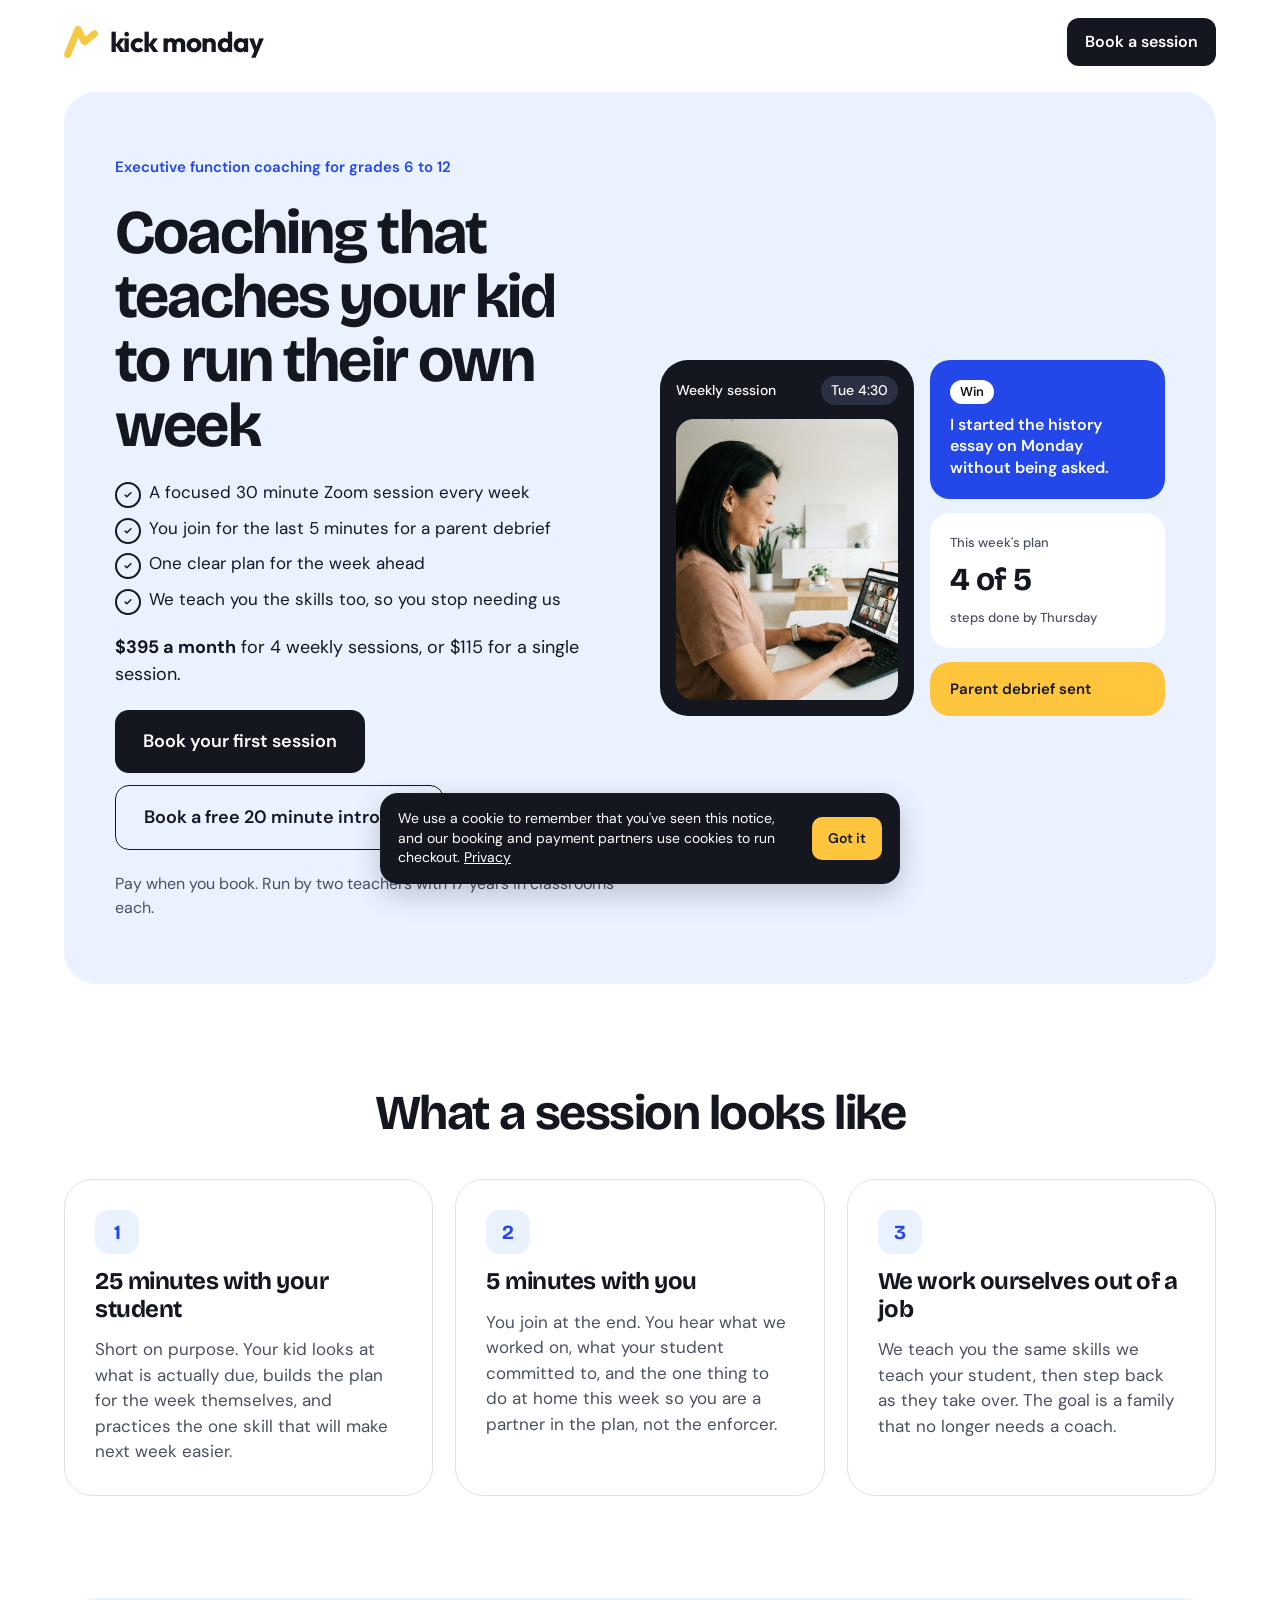
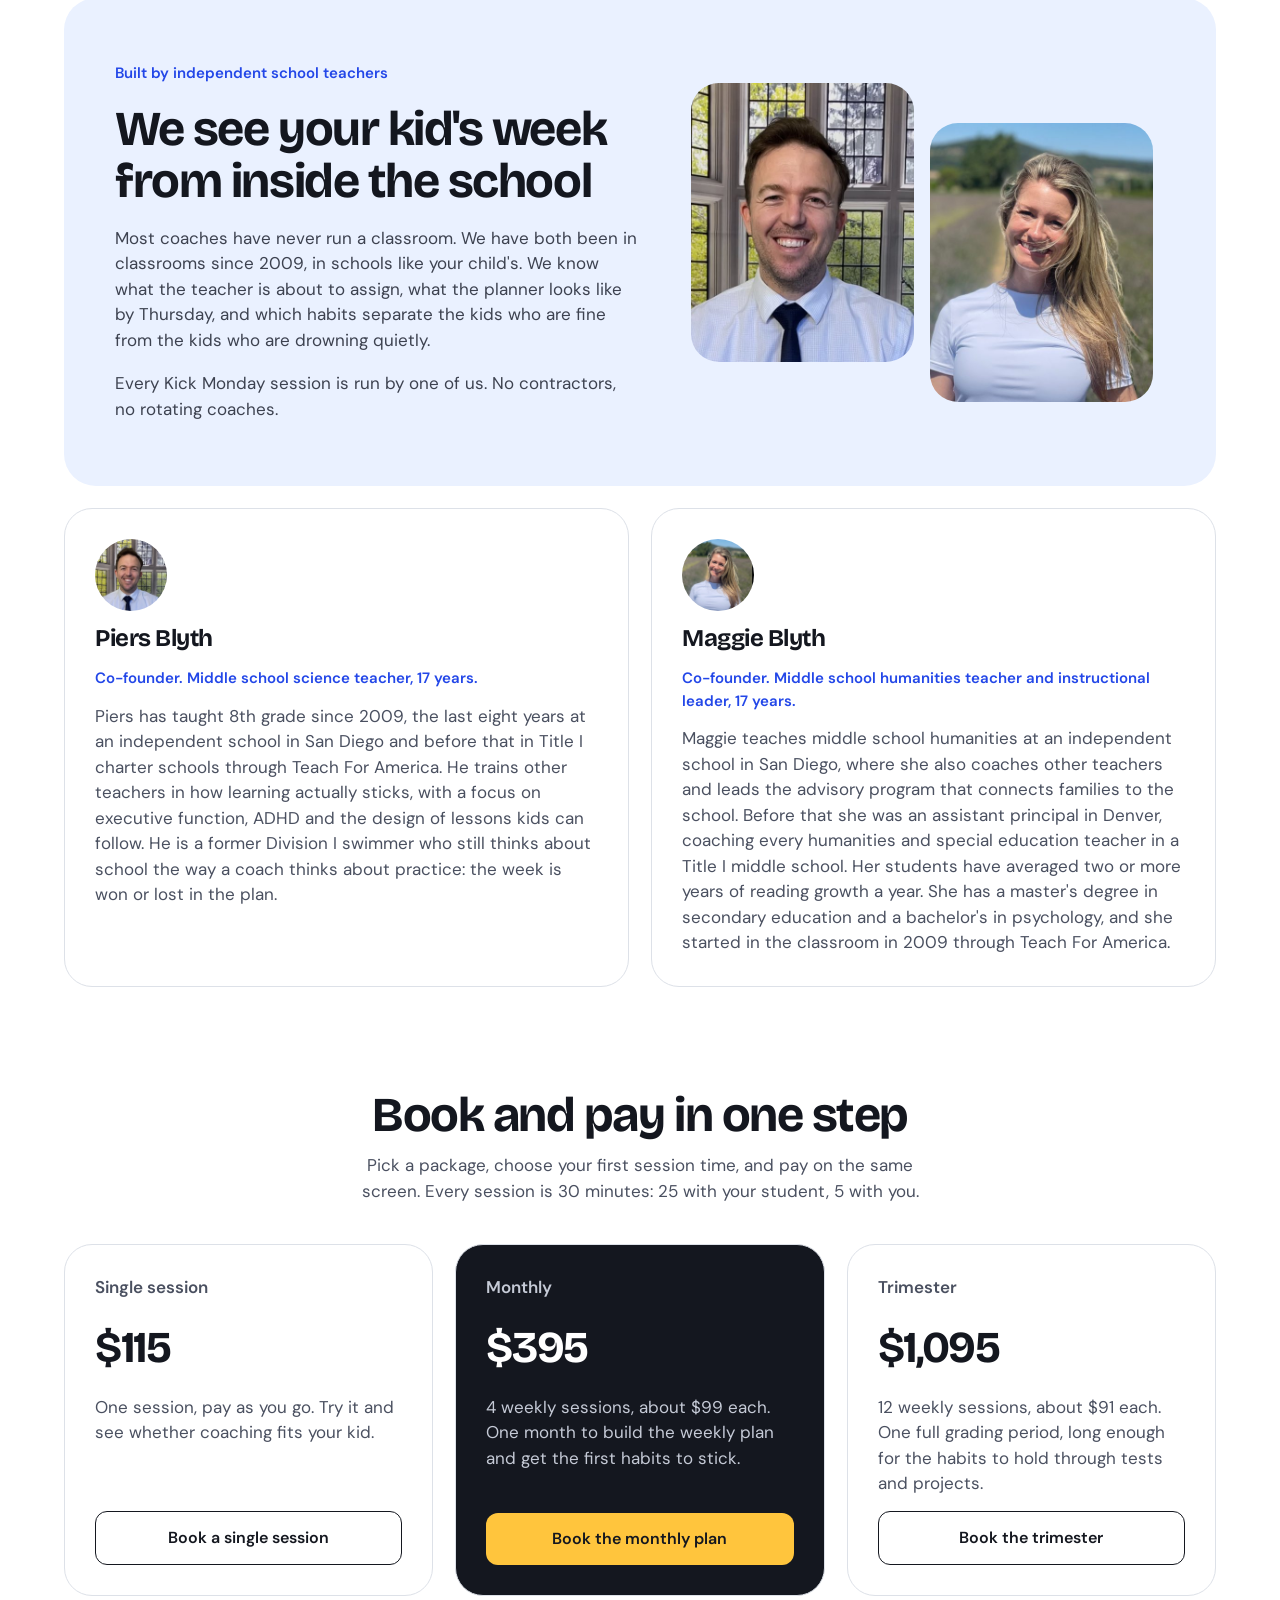
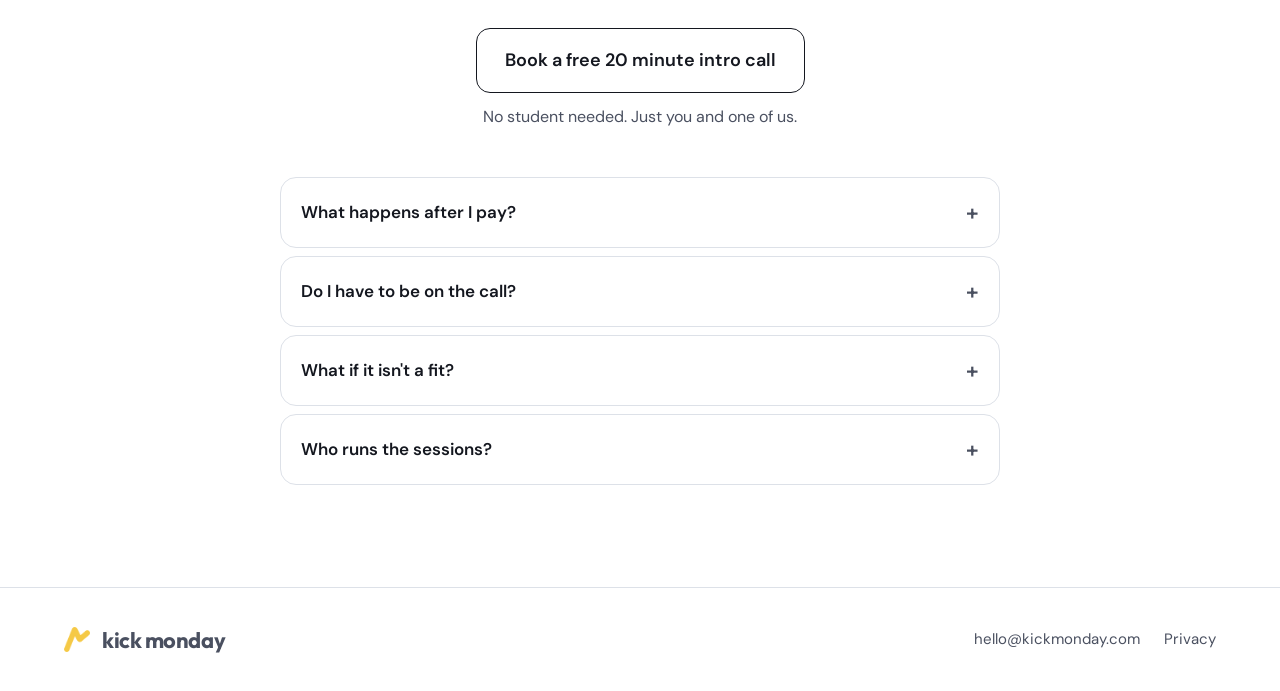
==== commit e7f535fd: "Update index.html" ====
--- a/index.html
+++ b/index.html
@@ -4,7 +4,7 @@
 <meta charset="utf-8">
 <meta name="viewport" content="width=device-width, initial-scale=1">
 <title>Kick Monday | Executive function coaching for grades 6 to 12</title>
-<meta name="description" content="A 30 minute weekly Zoom session that teaches your middle schooler to plan and run their own week, with a 5 minute parent debrief at the end. Run by two independent school teachers.">
+<meta name="description" content="A 30 minute weekly Zoom session that teaches your student to plan and run their own week, with a 5 minute parent debrief at the end. Run by two independent school teachers.">
 <link rel="icon" type="image/png" href="/assets/favicon.png">
 <meta property="og:title" content="Kick Monday">
 <meta property="og:description" content="Executive function coaching for grades 6 to 12, run by two independent school teachers.">
@@ -84,7 +84,7 @@
     <div class="panel-copy">
       <p class="eyebrow">Built by independent school teachers</p>
       <h2>We see your kid's week from inside the school</h2>
-      <p>Most coaches have never run a classroom. We have both been in classrooms since 2009, in middle schools like your child's. We know what the teacher is about to assign, what the planner looks like by Thursday, and which habits separate the kids who are fine from the kids who are drowning quietly.</p>
+      <p>Most coaches have never run a classroom. We have both been in classrooms since 2009, in schools like your child's. We know what the teacher is about to assign, what the planner looks like by Thursday, and which habits separate the kids who are fine from the kids who are drowning quietly.</p>
       <p>Every Kick Monday session is run by one of us. No contractors, no rotating coaches.</p>
     </div>
     <div class="panel-photos">
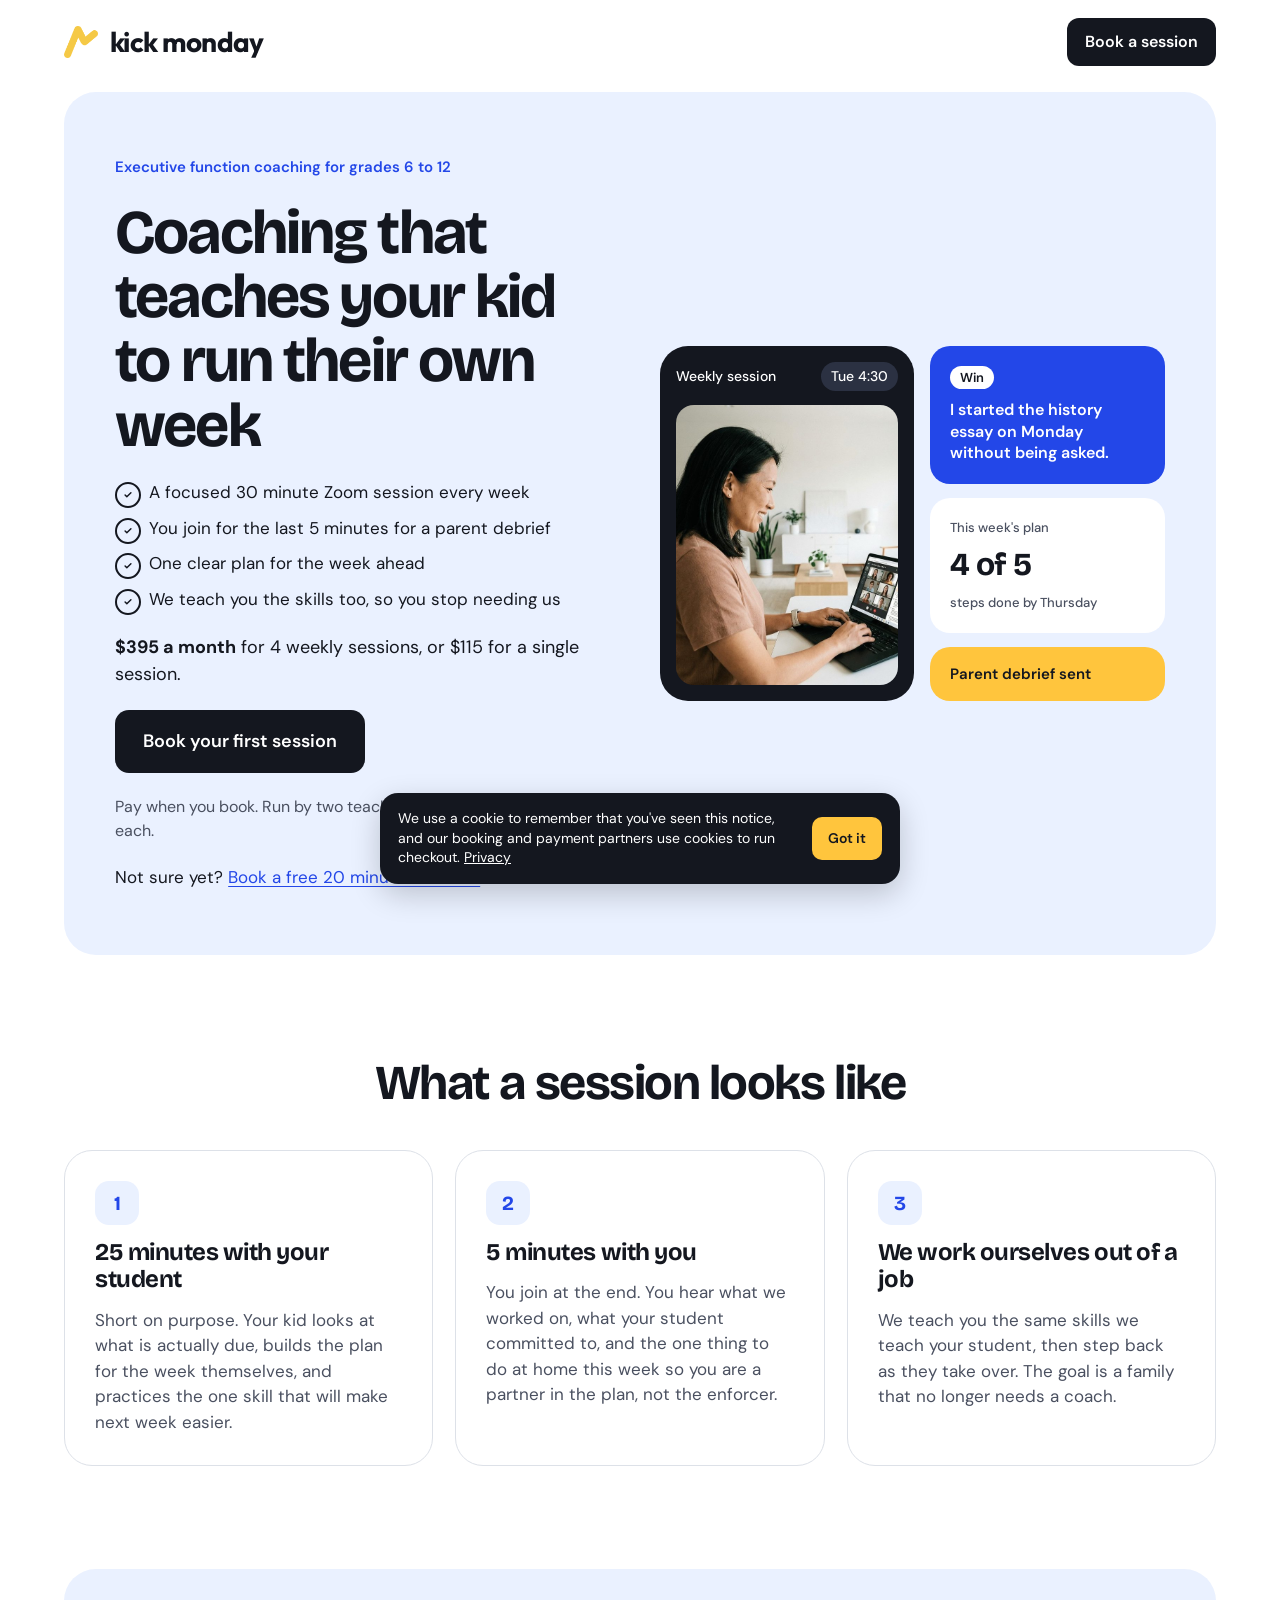
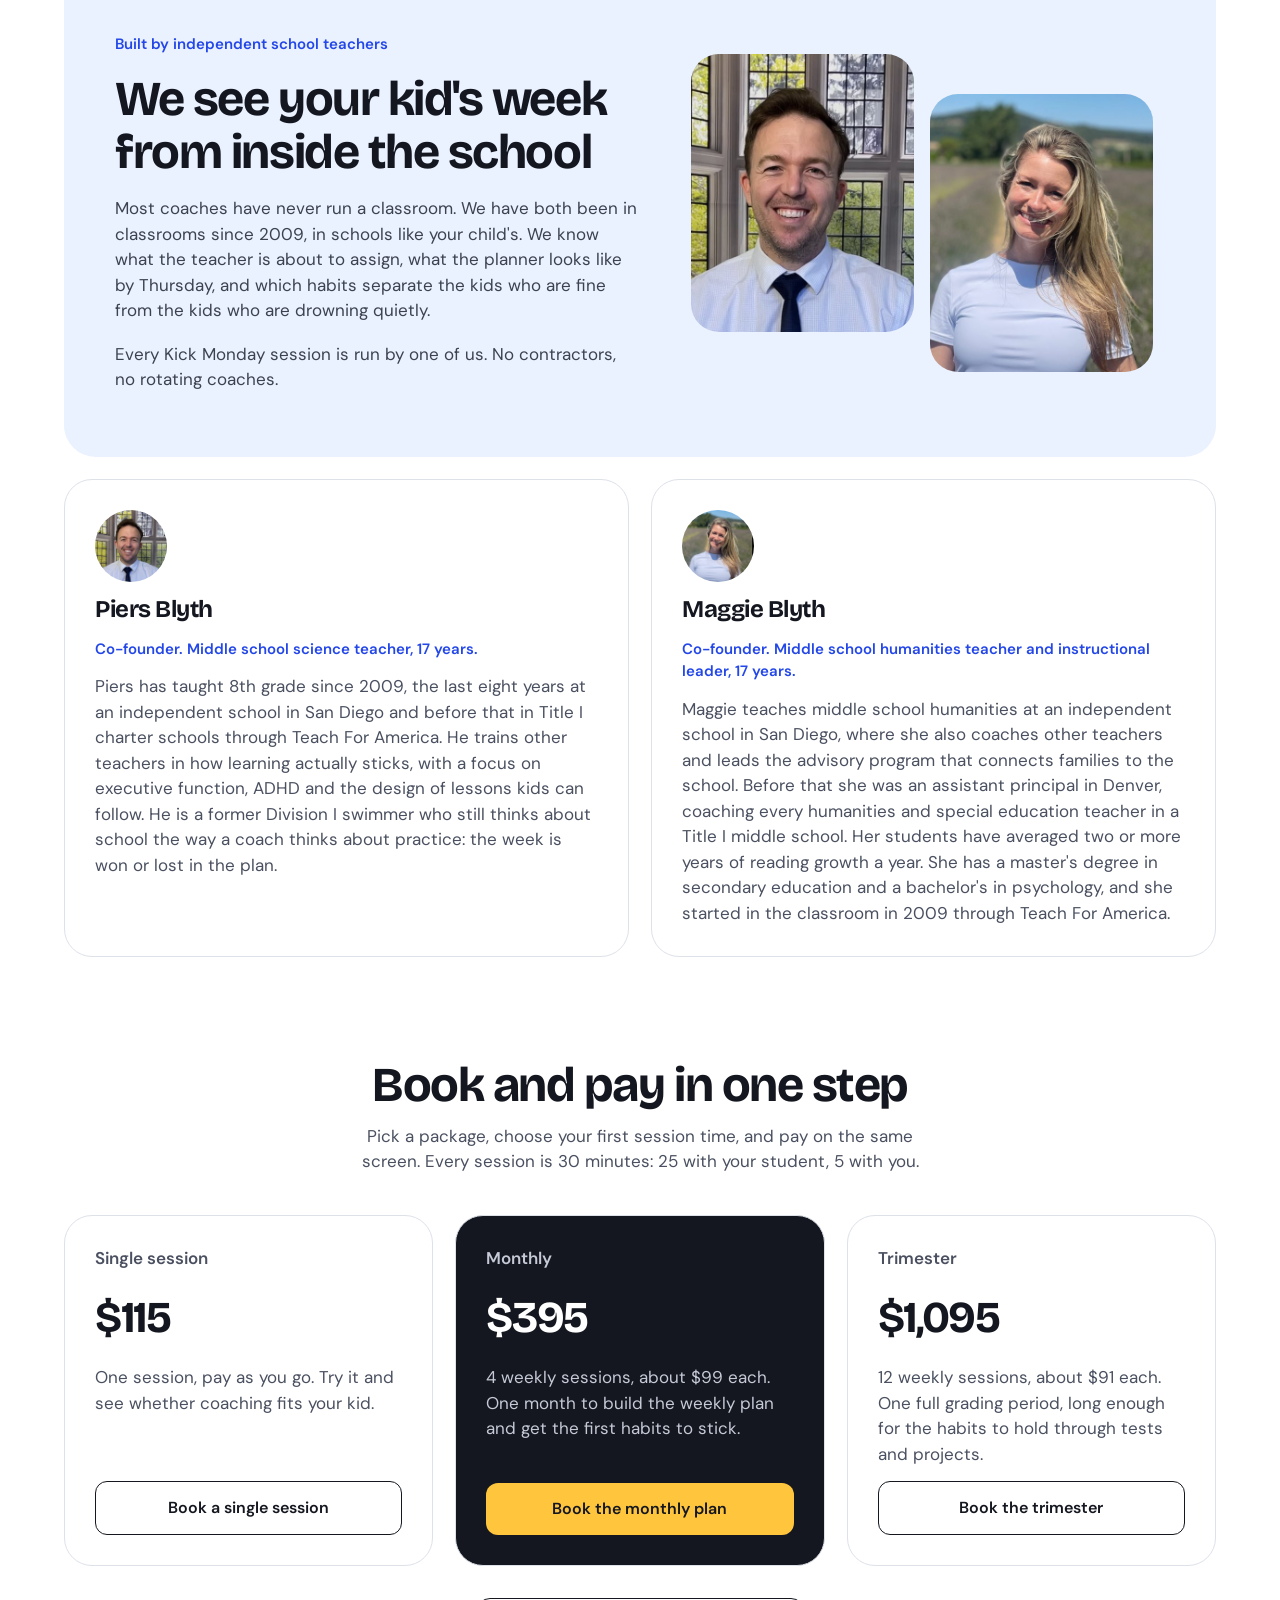
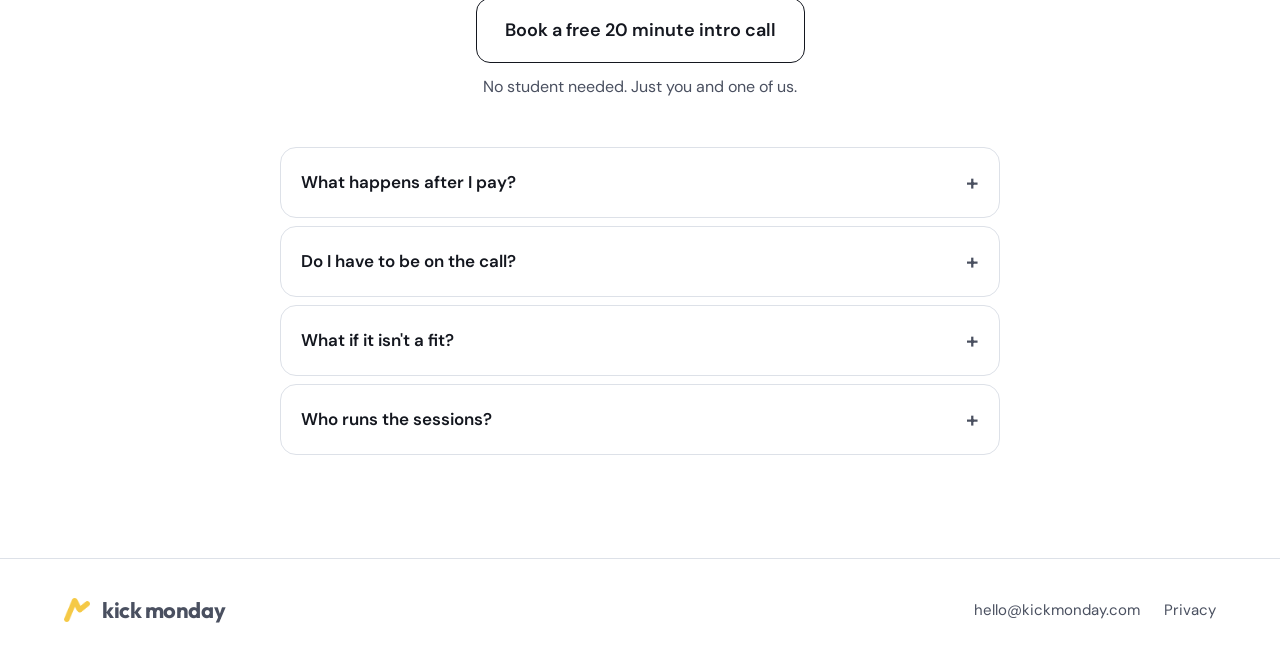
==== commit 274fb880: "Update index.html" ====
--- a/index.html
+++ b/index.html
@@ -38,11 +38,9 @@
         <li>We teach you the skills too, so you stop needing us</li>
       </ul>
       <p class="price-line"><strong>$395 a month</strong> for 4 weekly sessions, or $115 for a single session.</p>
-        <div class="btn-row">
-          <a class="btn btn-dark btn-lg" href="#book">Book your first session</a>
-          <a class="btn btn-outline btn-lg" data-book="intro" href="#">Book a free 20 minute intro call</a>
-      </div>
+             <a class="btn btn-dark btn-lg" href="#book">Book your first session</a>
       <p class="fine">Pay when you book. Run by two teachers with 17 years in classrooms each.</p>
+      <p class="intro">Not sure yet? <a class="link" data-book="intro" href="#">Book a free 20 minute intro call</a></p>
     </div>
     <div class="hero-art">
       <div class="phone">
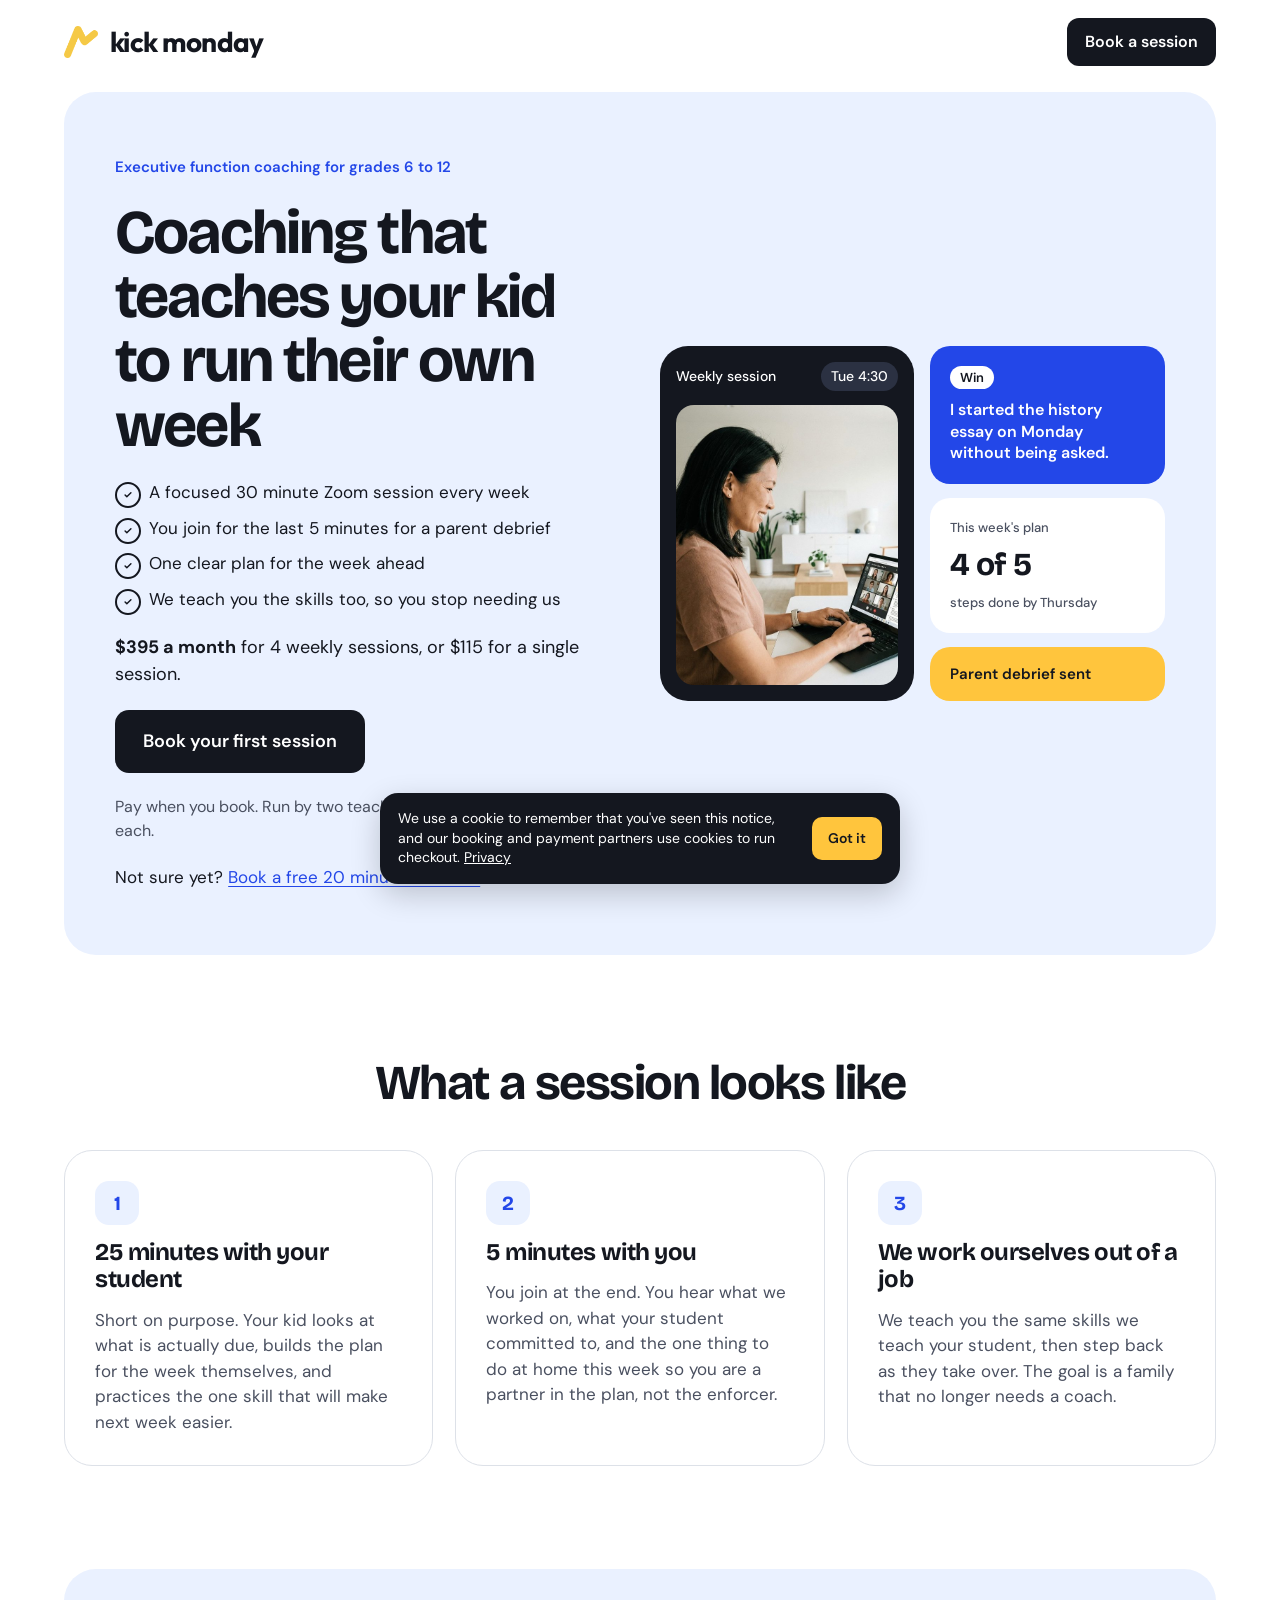
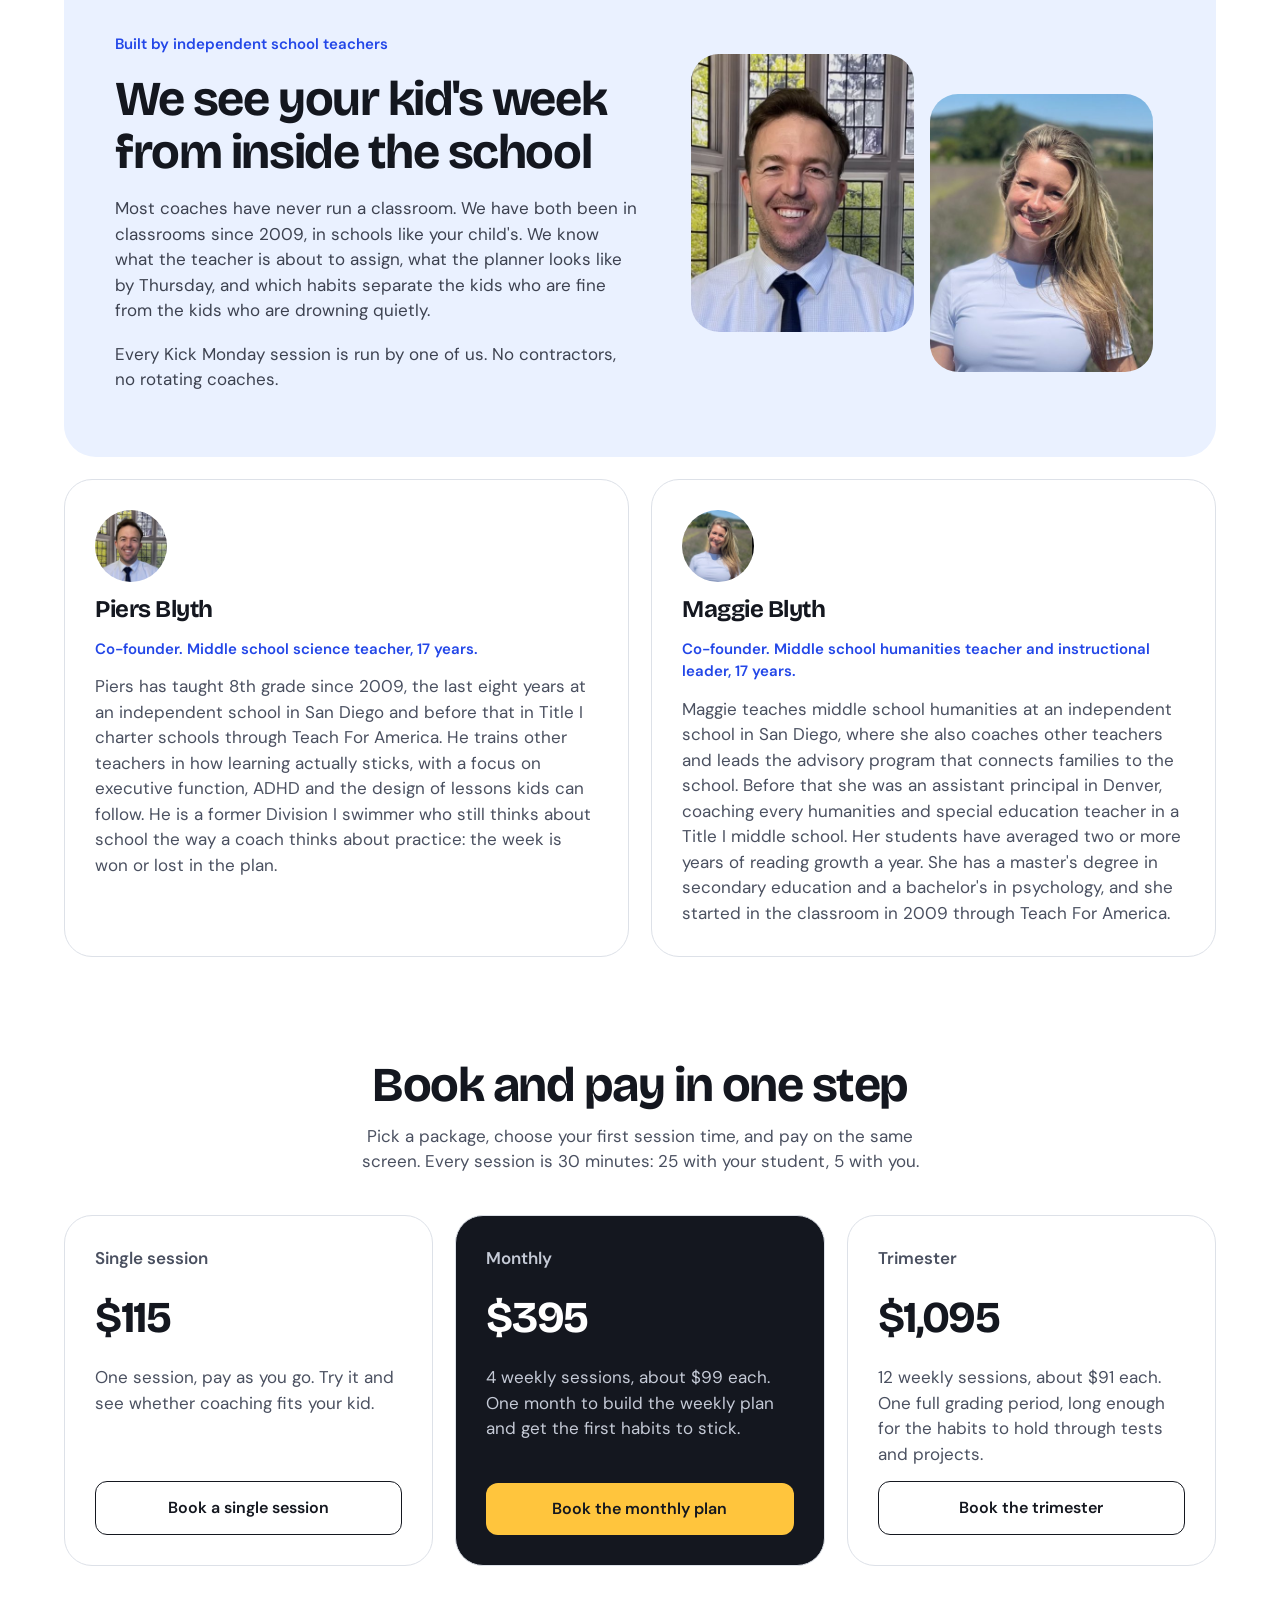
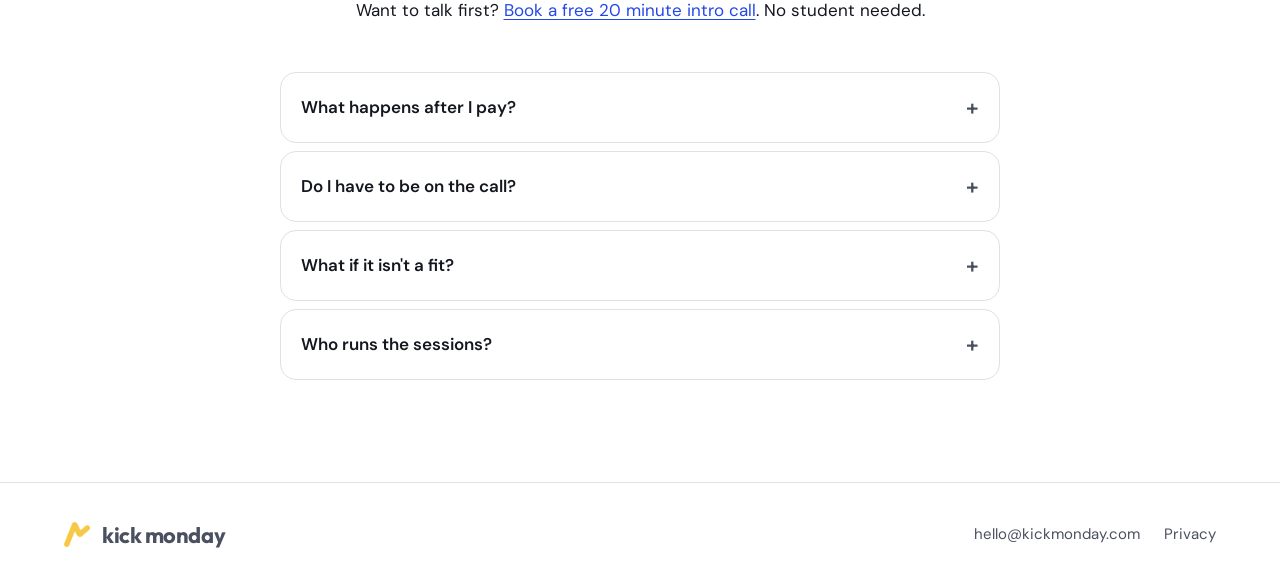
==== commit a8610caf: "Update index.html" ====
--- a/index.html
+++ b/index.html
@@ -38,9 +38,9 @@
         <li>We teach you the skills too, so you stop needing us</li>
       </ul>
       <p class="price-line"><strong>$395 a month</strong> for 4 weekly sessions, or $115 for a single session.</p>
-             <a class="btn btn-dark btn-lg" href="#book">Book your first session</a>
-      <p class="fine">Pay when you book. Run by two teachers with 17 years in classrooms each.</p>
-      <p class="intro">Not sure yet? <a class="link" data-book="intro" href="#">Book a free 20 minute intro call</a></p>
+        <a class="btn btn-dark btn-lg" href="#book">Book your first session</a>
+        <p class="fine">Pay when you book. Run by two teachers with 17 years in classrooms each.</p>
+        <p class="intro">Not sure yet? <a class="link" data-book="intro" href="#">Book a free 20 minute intro call</a></p>
     </div>
     <div class="hero-art">
       <div class="phone">
@@ -131,9 +131,7 @@
       <a class="btn btn-outline" data-book="trimester" href="#">Book the trimester</a>
     </div>
   </div>
-  <div class="center" style="margin-top:32px">
-    <a class="btn btn-outline btn-lg" data-book="intro" href="#">Book a free 20 minute intro call</a>
-    <p class="fine" style="margin-top:12px">No student needed. Just you and one of us.</p>
+    <p class="intro center" style="margin-top:32px">Want to talk first? <a class="link" data-book="intro" href="#">Book a free 20 minute intro call</a>. No student needed.</p>
   </div>
   <div class="faq">
     <details><summary>What happens after I pay?</summary><p>You get a calendar invite with the Zoom link right away. Before the first session we send a short form so we know your student's school, grade and what the week looks like at your house.</p></details>
